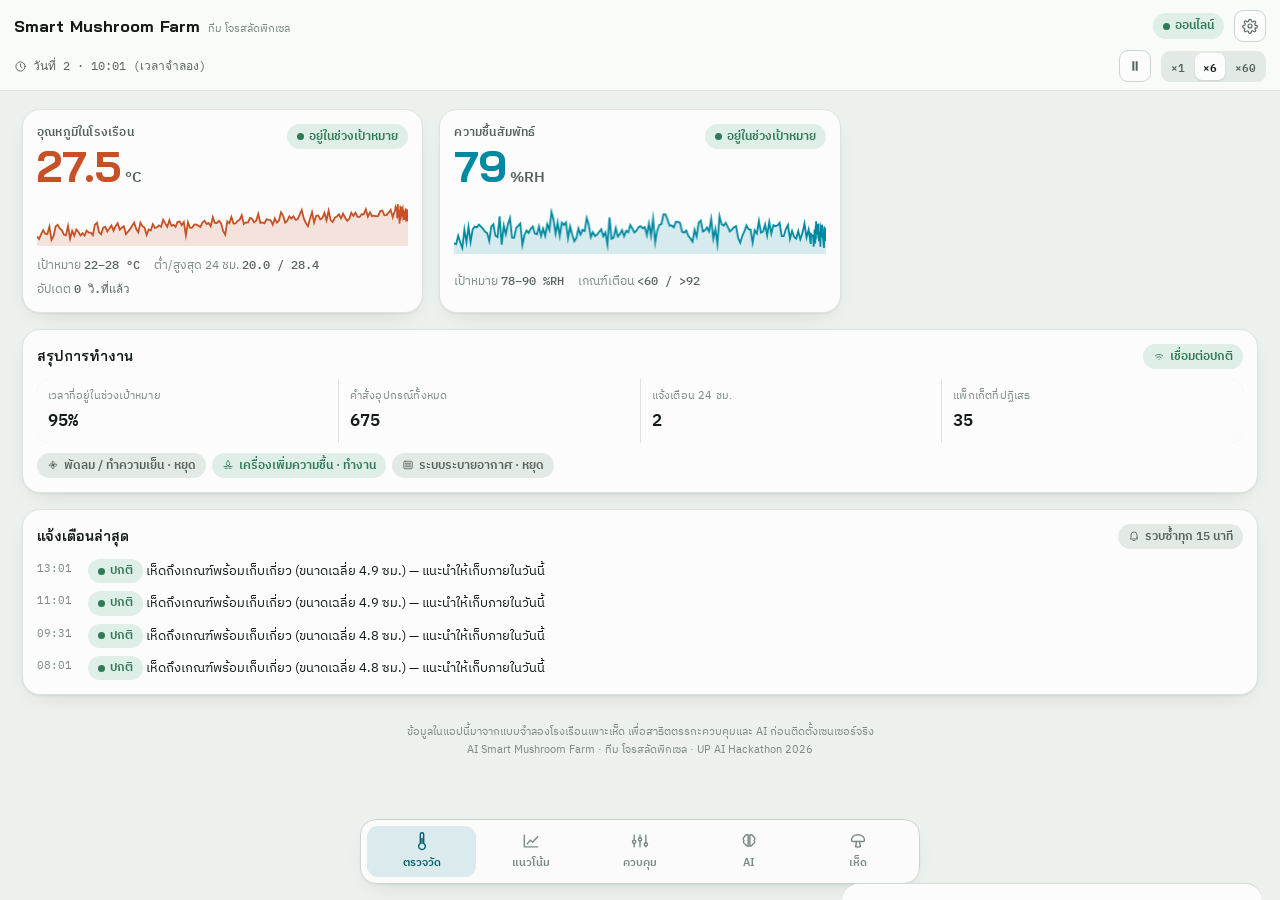
==== docs/index.html @ 7fca6c48 "เพิ่มแอปพลิเคชัน AI Smart Mushroom Farm (โหมดจำลอง) - app/src/core.js: เอนจินแบบจำลองโรงเรือน, ตรวจส" ====
<!doctype html>
<html lang="th">
<head>
<meta charset="utf-8">
<meta name="viewport" content="width=device-width, initial-scale=1, viewport-fit=cover">
<meta name="theme-color" content="#005F6B">
<meta name="description" content="แอปควบคุมโรงเพาะเห็ดอัจฉริยะด้วย AI (โหมดจำลอง) — ทีม โจรสลัดพิกเซล UP AI Hackathon 2026">
<title>Smart Mushroom Farm</title>
<link rel="preconnect" href="https://fonts.gstatic.com" crossorigin>
<link rel="stylesheet" href="https://fonts.googleapis.com/css2?family=Bai+Jamjuree:wght@500;600;700&family=IBM+Plex+Sans+Thai:wght@400;500;600&family=IBM+Plex+Mono:wght@400;500;600&display=swap">
<style>/* AI Smart Mushroom Farm — ระบบสีและเลย์เอาต์
</head>
<body>
   จานสี: ดินเพาะ/สายใยเห็ด (นิวทรัลอมเขียว) + ละอองน้ำ (เขียวน้ำทะเล) + ดอกเห็ด (ส้มดินเผา) */
:root {
  /* นิวทรัลเอียงเขียวเล็กน้อย ให้เข้ากับบรรยากาศโรงเรือน */
  --ground: #EDF1EE;
  --surface: #FBFCFB;
  --surface-2: #E3E9E5;
  --surface-3: #D7DFDA;
  --line: #CBD5CF;
  --line-soft: #DDE4DF;
  --ink: #141B17;
  --ink-2: #55635C;
  --ink-3: #7B8A82;

  --accent: #005F6B;
  --accent-ink: #FFFFFF;
  --accent-soft: #DBEBED;

  --temp: #C75126;
  --humid: #0089A0;
  --temp-fill: rgba(199, 81, 38, .14);
  --humid-fill: rgba(0, 137, 160, .14);

  --good: #2E7A56;
  --good-bg: #DFEEE6;
  --warn: #8A5B00;
  --warn-bg: #F6E9CE;
  --crit: #A32A20;
  --crit-bg: #F7E1DE;

  --band: rgba(0, 95, 107, .07);
  --grid: rgba(20, 27, 23, .09);

  --r-lg: 18px;
  --r-md: 13px;
  --r-sm: 9px;
  --shadow: 0 1px 2px rgba(20, 27, 23, .06), 0 8px 24px -14px rgba(20, 27, 23, .22);

  --font-display: "Bai Jamjuree", "Segoe UI", system-ui, sans-serif;
  --font-body: "IBM Plex Sans Thai", "Leelawadee UI", "Segoe UI", system-ui, sans-serif;
  --font-mono: "IBM Plex Mono", ui-monospace, "Cascadia Mono", monospace;
}
@media (prefers-color-scheme: dark) {
  :root:not([data-theme="light"]) {
    --ground: #0E1311;
    --surface: #161D19;
    --surface-2: #1E2721;
    --surface-3: #26312A;
    --line: #2B3630;
    --line-soft: #222C26;
    --ink: #E6EDE8;
    --ink-2: #9CAAA3;
    --ink-3: #77857D;

    --accent: #5CC2D4;
    --accent-ink: #06231F;
    --accent-soft: #14312F;

    --temp: #DB7449;
    --humid: #1FA3B8;
    --temp-fill: rgba(219, 116, 73, .17);
    --humid-fill: rgba(31, 163, 184, .17);

    --good: #5FB98D;
    --good-bg: #163024;
    --warn: #D9A63C;
    --warn-bg: #33280D;
    --crit: #F0796B;
    --crit-bg: #3A1A17;

    --band: rgba(92, 194, 212, .09);
    --grid: rgba(230, 237, 232, .10);
    --shadow: 0 1px 2px rgba(0, 0, 0, .5), 0 10px 26px -16px rgba(0, 0, 0, .8);
  }
}
:root[data-theme="dark"] {
  --ground: #0E1311; --surface: #161D19; --surface-2: #1E2721; --surface-3: #26312A;
  --line: #2B3630; --line-soft: #222C26; --ink: #E6EDE8; --ink-2: #9CAAA3; --ink-3: #77857D;
  --accent: #5CC2D4; --accent-ink: #06231F; --accent-soft: #14312F;
  --temp: #DB7449; --humid: #1FA3B8;
  --temp-fill: rgba(219, 116, 73, .17); --humid-fill: rgba(31, 163, 184, .17);
  --good: #5FB98D; --good-bg: #163024; --warn: #D9A63C; --warn-bg: #33280D;
  --crit: #F0796B; --crit-bg: #3A1A17;
  --band: rgba(92, 194, 212, .09); --grid: rgba(230, 237, 232, .10);
  --shadow: 0 1px 2px rgba(0,0,0,.5), 0 10px 26px -16px rgba(0,0,0,.8);
}

* { box-sizing: border-box; }
body {
  margin: 0;
  background: var(--ground);
  color: var(--ink);
  font-family: var(--font-body);
  font-size: 15px;
  line-height: 1.5;
  -webkit-text-size-adjust: 100%;
  -webkit-tap-highlight-color: transparent;
}
:focus-visible { outline: 2px solid var(--accent); outline-offset: 2px; border-radius: 6px; }
@media (prefers-reduced-motion: reduce) { * { animation: none !important; transition: none !important; } }

.app { min-height: 100dvh; display: flex; flex-direction: column; }

/* ───────── หัวแอป ───────── */
.top {
  position: sticky; top: 0; z-index: 20;
  background: color-mix(in srgb, var(--surface) 88%, transparent);
  backdrop-filter: blur(12px);
  border-bottom: 1px solid var(--line-soft);
  padding: 10px 14px 8px;
  display: flex; flex-direction: column; gap: 8px;
}
.top-row { display: flex; align-items: center; gap: 10px; }
.brand { display: flex; align-items: baseline; gap: 8px; min-width: 0; }
.brand b {
  font-family: var(--font-display); font-weight: 700; font-size: 16px;
  letter-spacing: .1px; white-space: nowrap;
}
.brand span { font-size: 11px; color: var(--ink-3); white-space: nowrap; }
@media (max-width: 439px) { .brand span { display: none; } .brand b { font-size: 15px; } }
.spacer { flex: 1; }

.pill {
  display: inline-flex; align-items: center; gap: 5px;
  padding: 3px 9px; border-radius: 999px;
  font-size: 11.5px; font-weight: 600; white-space: nowrap;
  border: 1px solid transparent;
}
.pill svg { width: 12px; height: 12px; flex: none; }
.pill.good { background: var(--good-bg); color: var(--good); }
.pill.warn { background: var(--warn-bg); color: var(--warn); }
.pill.crit { background: var(--crit-bg); color: var(--crit); }
.pill.quiet { background: var(--surface-2); color: var(--ink-2); }
.dot { width: 7px; height: 7px; border-radius: 50%; background: currentColor; flex: none; }
.dot.live { animation: beat 2.4s ease-in-out infinite; }
@keyframes beat { 0%,100% { opacity: 1 } 50% { opacity: .35 } }

.clock {
  font-family: var(--font-mono); font-size: 12px; font-variant-numeric: tabular-nums;
  color: var(--ink-2); display: flex; align-items: center; gap: 6px; white-space: nowrap;
}
.clock svg { width: 13px; height: 13px; flex: none; }
.iconbtn {
  appearance: none; border: 1px solid var(--line); background: var(--surface);
  color: var(--ink-2); width: 32px; height: 32px; border-radius: 9px;
  display: grid; place-items: center; cursor: pointer; flex: none;
}
.iconbtn svg { width: 16px; height: 16px; }
.iconbtn:hover { border-color: var(--accent); color: var(--accent); }
.iconbtn[aria-pressed="true"] { background: var(--accent); border-color: var(--accent); color: var(--accent-ink); }

.seg { display: flex; background: var(--surface-2); border-radius: 9px; padding: 2px; gap: 2px; }
.seg button {
  appearance: none; border: 0; background: transparent; color: var(--ink-2);
  font-family: var(--font-mono); font-size: 11px; font-weight: 600;
  padding: 4px 8px; border-radius: 7px; cursor: pointer;
}
.seg button[aria-pressed="true"] { background: var(--surface); color: var(--ink); box-shadow: 0 1px 2px rgba(0,0,0,.12); }

/* ───────── เนื้อหา ───────── */
main { flex: 1; padding: 14px 14px 92px; display: grid; gap: 12px; align-content: start; }
@media (min-width: 760px) {
  main { grid-template-columns: repeat(2, minmax(0, 1fr)); padding: 18px 22px 100px; gap: 16px; }
  .wide { grid-column: 1 / -1; }
}
@media (min-width: 1180px) {
  main { grid-template-columns: repeat(3, minmax(0, 1fr)); max-width: 1500px; margin: 0 auto; width: 100%; }
}

.card {
  background: var(--surface); border: 1px solid var(--line-soft);
  border-radius: var(--r-lg); padding: 14px; box-shadow: var(--shadow);
  min-width: 0;
}
.card > h2 {
  margin: 0 0 2px; font-family: var(--font-display); font-weight: 600;
  font-size: 14px; letter-spacing: .1px; text-wrap: balance;
}
.card > h2 + .sub { margin: 0 0 10px; }
.sub { font-size: 11.5px; color: var(--ink-3); margin: 0 0 8px; }
.head { display: flex; align-items: center; gap: 8px; margin-bottom: 10px; }
.head h2 { margin: 0; flex: 1; font-family: var(--font-display); font-weight: 600; font-size: 14px; }

/* ป้ายบอกเหตุ */
.banner {
  border-radius: var(--r-md); padding: 11px 13px; display: flex; gap: 10px;
  align-items: flex-start; font-size: 13px; line-height: 1.45;
}
.banner svg { width: 17px; height: 17px; flex: none; margin-top: 1px; }
.banner.crit { background: var(--crit-bg); color: var(--crit); }
.banner.warn { background: var(--warn-bg); color: var(--warn); }
.banner b { display: block; font-size: 13px; }
.banner .btn { margin-top: 8px; }

/* ค่าหลัก */
.hero { display: grid; gap: 10px; }
.hero-top { display: flex; align-items: flex-start; gap: 10px; }
.hero-label { font-size: 12px; color: var(--ink-2); font-weight: 600; letter-spacing: .2px; }
.readout { display: flex; align-items: baseline; gap: 4px; margin-top: 2px; }
.readout .v {
  font-family: var(--font-display); font-weight: 700; font-size: 44px; line-height: 1;
  font-variant-numeric: tabular-nums; letter-spacing: -.5px;
}
.readout .u { font-size: 15px; color: var(--ink-2); font-weight: 600; }
.hero.temp .readout .v { color: var(--temp); }
.hero.humid .readout .v { color: var(--humid); }
.meta { display: flex; flex-wrap: wrap; gap: 6px 14px; font-size: 11.5px; color: var(--ink-3); }
.meta b { color: var(--ink-2); font-family: var(--font-mono); font-weight: 500; font-variant-numeric: tabular-nums; }
.spark { width: 100%; height: 46px; display: block; }

/* ตัวเลขสรุป */
.kpis { display: grid; grid-template-columns: repeat(2, 1fr); gap: 1px; background: var(--line-soft); border-radius: var(--r-md); overflow: hidden; }
@media (min-width: 480px) { .kpis { grid-template-columns: repeat(4, 1fr); } }
.kpi { background: var(--surface); padding: 10px 11px; }
.kpi .k { font-size: 10.5px; color: var(--ink-3); letter-spacing: .2px; }
.kpi .n { font-family: var(--font-mono); font-size: 17px; font-weight: 600; font-variant-numeric: tabular-nums; margin-top: 2px; }

/* กราฟ */
.chart-wrap { position: relative; }
canvas.chart { width: 100%; height: 190px; display: block; touch-action: pan-y; }
.legend { display: flex; flex-wrap: wrap; gap: 12px; font-size: 11.5px; color: var(--ink-2); margin-top: 8px; }
.legend i { width: 14px; height: 3px; border-radius: 2px; display: inline-block; vertical-align: middle; margin-right: 5px; }
.legend i.dash { background: repeating-linear-gradient(90deg, currentColor 0 4px, transparent 4px 7px); height: 3px; }
.tip {
  position: absolute; pointer-events: none; opacity: 0; transition: opacity .12s;
  background: var(--surface); border: 1px solid var(--line); border-radius: 10px;
  padding: 7px 9px; font-size: 11.5px; box-shadow: var(--shadow); z-index: 5; min-width: 118px;
}
.tip.on { opacity: 1; }
.tip .tt { color: var(--ink-3); font-family: var(--font-mono); font-size: 10.5px; }
.tip .tr { display: flex; justify-content: space-between; gap: 12px; font-variant-numeric: tabular-nums; }
.tip .tr b { font-family: var(--font-mono); font-weight: 600; }

table.data { width: 100%; border-collapse: collapse; font-size: 12px; }
table.data th, table.data td { text-align: right; padding: 5px 7px; border-bottom: 1px solid var(--line-soft); font-variant-numeric: tabular-nums; }
table.data th:first-child, table.data td:first-child { text-align: left; font-family: var(--font-mono); color: var(--ink-3); }
table.data th { color: var(--ink-3); font-weight: 600; font-size: 11px; }
.scroll-x { overflow-x: auto; }
.tblbox { max-height: 240px; overflow: auto; border: 1px solid var(--line-soft); border-radius: var(--r-md); }

/* อุปกรณ์ */
.dev { border: 1px solid var(--line-soft); border-radius: var(--r-md); padding: 11px; display: grid; gap: 9px; background: var(--surface); }
.dev + .dev { margin-top: 9px; }
.dev-top { display: flex; align-items: center; gap: 9px; }
.dev-ico { width: 34px; height: 34px; border-radius: 10px; display: grid; place-items: center; background: var(--surface-2); color: var(--ink-2); flex: none; }
.dev-ico svg { width: 18px; height: 18px; }
.dev-ico.on { background: var(--accent-soft); color: var(--accent); }
.dev-ico.on svg { animation: spin 2.6s linear infinite; }
.dev-ico.on.nospin svg { animation: none; }
@keyframes spin { to { transform: rotate(360deg); } }
.dev-name { font-weight: 600; font-size: 13.5px; }
.dev-note { font-size: 11px; color: var(--ink-3); font-family: var(--font-mono); }
.row { display: flex; align-items: center; gap: 8px; flex-wrap: wrap; }
.btn {
  appearance: none; cursor: pointer; font-family: var(--font-body); font-weight: 600; font-size: 12.5px;
  padding: 7px 13px; border-radius: 9px; border: 1px solid var(--line); background: var(--surface); color: var(--ink);
}
.btn:hover:not(:disabled) { border-color: var(--accent); color: var(--accent); }
.btn.primary { background: var(--accent); border-color: var(--accent); color: var(--accent-ink); }
.btn.primary:hover { filter: brightness(1.08); color: var(--accent-ink); }
.btn.ghost { border-style: dashed; color: var(--ink-2); }
.btn:disabled { opacity: .45; cursor: not-allowed; }
.btn.sm { padding: 5px 10px; font-size: 11.5px; }

/* แถบความเชื่อมั่น */
.conf { display: grid; gap: 4px; }
.conf-bar { height: 7px; border-radius: 99px; background: var(--surface-2); overflow: hidden; }
.conf-bar i { display: block; height: 100%; border-radius: 99px; background: var(--accent); }
.conf-bar i.low { background: var(--warn); }
.conf-note { font-size: 11px; color: var(--ink-3); }
.gate { font-family: var(--font-mono); font-size: 10.5px; }

.list { display: grid; gap: 8px; }
.item { display: flex; gap: 9px; align-items: flex-start; font-size: 12.5px; line-height: 1.42; }
.item .when { font-family: var(--font-mono); font-size: 10.5px; color: var(--ink-3); flex: none; width: 42px; padding-top: 2px; }
.item .txt { min-width: 0; }
.chipline { display: flex; gap: 6px; flex-wrap: wrap; }
.empty { font-size: 12px; color: var(--ink-3); font-style: italic; padding: 6px 0; }

/* ฟอร์ม */
.field { display: grid; gap: 4px; }
.field label { font-size: 11.5px; color: var(--ink-2); font-weight: 600; }
.field input[type="number"], .field select {
  font-family: var(--font-mono); font-size: 13px; padding: 7px 9px; border-radius: 9px;
  border: 1px solid var(--line); background: var(--surface); color: var(--ink); width: 100%;
}
.grid2 { display: grid; grid-template-columns: 1fr 1fr; gap: 9px; }
.err { color: var(--crit); font-size: 11.5px; }
.ok { color: var(--good); font-size: 11.5px; }
.switch { display: flex; align-items: center; justify-content: space-between; gap: 10px; padding: 8px 0; border-bottom: 1px solid var(--line-soft); }
.switch:last-child { border-bottom: 0; }
.switch .st { font-size: 12.5px; font-weight: 600; }
.switch .sd { font-size: 11px; color: var(--ink-3); }
.toggle {
  appearance: none; width: 42px; height: 24px; border-radius: 99px; background: var(--surface-3);
  border: 0; position: relative; cursor: pointer; flex: none; transition: background .18s;
}
.toggle::after { content: ""; position: absolute; top: 3px; left: 3px; width: 18px; height: 18px; border-radius: 50%; background: #fff; transition: transform .18s; box-shadow: 0 1px 3px rgba(0,0,0,.3); }
.toggle[aria-checked="true"] { background: var(--accent); }
.toggle[aria-checked="true"]::after { transform: translateX(18px); }

/* ภาพเห็ด */
.viewer { position: relative; border-radius: var(--r-md); overflow: hidden; background: #0d100e; }
canvas.cvcanvas { width: 100%; display: block; aspect-ratio: 4 / 3; }
.viewer .stamp {
  position: absolute; left: 8px; bottom: 8px; font-family: var(--font-mono); font-size: 10px;
  color: #dfe7e2; background: rgba(0,0,0,.5); padding: 3px 7px; border-radius: 6px; letter-spacing: .2px;
}
.mgrid { display: grid; grid-template-columns: repeat(2, 1fr); gap: 1px; background: var(--line-soft); border-radius: var(--r-md); overflow: hidden; margin-top: 10px; }
@media (min-width: 520px) { .mgrid { grid-template-columns: repeat(3, 1fr); } }
.mgrid > div { background: var(--surface); padding: 9px 10px; }
.mgrid .k { font-size: 10.5px; color: var(--ink-3); }
.mgrid .n { font-family: var(--font-mono); font-size: 15px; font-weight: 600; font-variant-numeric: tabular-nums; }

/* แถบเมนูล่าง */
nav.tabs {
  position: fixed; bottom: 0; left: 0; right: 0; z-index: 30;
  display: grid; grid-template-columns: repeat(5, 1fr);
  background: color-mix(in srgb, var(--surface) 92%, transparent);
  backdrop-filter: blur(14px);
  border-top: 1px solid var(--line);
  padding: 6px 6px calc(6px + env(safe-area-inset-bottom));
}
nav.tabs button {
  appearance: none; border: 0; background: transparent; color: var(--ink-3);
  display: grid; justify-items: center; gap: 3px; padding: 5px 2px; border-radius: 11px;
  font-size: 10.5px; font-weight: 600; cursor: pointer; font-family: var(--font-body);
}
nav.tabs button svg { width: 20px; height: 20px; }
nav.tabs button[aria-current="page"] { color: var(--accent); background: var(--accent-soft); }
@media (min-width: 760px) {
  nav.tabs {
    left: 50%; right: auto; transform: translateX(-50%);
    width: min(560px, calc(100% - 36px));
    bottom: 16px; border-radius: 16px; border: 1px solid var(--line);
    box-shadow: var(--shadow); padding: 6px;
  }
}
nav.tabs .badge {
  position: absolute; transform: translate(14px, -4px);
  background: var(--crit); color: #fff; font-family: var(--font-mono);
  font-size: 9px; min-width: 15px; height: 15px; border-radius: 99px; display: grid; place-items: center; padding: 0 3px;
}

/* แผ่นตั้งค่า */
.sheet-bg { position: fixed; inset: 0; background: rgba(8,12,10,.45); z-index: 40; opacity: 0; pointer-events: none; transition: opacity .2s; }
.sheet-bg.on { opacity: 1; pointer-events: auto; }
.sheet {
  position: fixed; z-index: 41; left: 0; right: 0; bottom: 0;
  max-height: 88dvh; overflow: auto;
  background: var(--surface); border-radius: 20px 20px 0 0;
  border-top: 1px solid var(--line); padding: 14px 16px calc(20px + env(safe-area-inset-bottom));
  transform: translateY(102%); transition: transform .24s cubic-bezier(.3,.8,.3,1);
  display: grid; gap: 14px;
}
.sheet.on { transform: translateY(0); }
@media (min-width: 760px) {
  .sheet { left: auto; right: 18px; bottom: 18px; width: 420px; border-radius: 18px; max-height: 82dvh; }
}
.sheet h3 { margin: 0; font-family: var(--font-display); font-size: 15px; font-weight: 700; }
.sheet .grab { width: 40px; height: 4px; border-radius: 99px; background: var(--surface-3); margin: 0 auto 2px; }
.sec-title { font-size: 11px; font-weight: 700; letter-spacing: .6px; text-transform: uppercase; color: var(--ink-3); }
.note { font-size: 11.5px; color: var(--ink-3); line-height: 1.5; }
.footer-note { grid-column: 1 / -1; font-size: 11px; color: var(--ink-3); text-align: center; padding: 2px 0 4px; line-height: 1.6; }
</style>

<div class="app">
  <header class="top" id="top"></header>
  <main id="main"></main>
  <nav class="tabs" id="tabs" aria-label="เมนูหลัก"></nav>
</div>
<div class="sheet-bg" id="sheetbg"></div>
<div class="sheet" id="sheet" role="dialog" aria-label="ตั้งค่า"></div>
<div id="toast" style="position:fixed;left:50%;transform:translateX(-50%);bottom:calc(78px + env(safe-area-inset-bottom));z-index:60;background:var(--surface);border:1px solid var(--good);color:var(--ink);padding:9px 14px;border-radius:11px;font-size:12.5px;box-shadow:var(--shadow);opacity:0;transition:opacity .2s;pointer-events:none;max-width:88vw;text-align:center"></div>

<script>/*!
 * AI Smart Mushroom Farm — core engine (simulation + safety + AI)
 * ทีม โจรสลัดพิกเซล · UP AI Hackathon 2026
 *
 * โมดูลนี้ไม่มีการอ้างถึง DOM ทำให้ทดสอบด้วย Node ได้โดยตรง
 */
(function (root, factory) {
  var api = factory();
  if (typeof module === 'object' && module.exports) module.exports = api;
  root.SmartFarmCore = api;
})(typeof globalThis !== 'undefined' ? globalThis : this, function () {
  'use strict';

  // ───────────────────────── ค่าคงที่ตาม SPEC ─────────────────────────
  var C = {
    READ_INTERVAL: 10,        // วินาที (SENS-01)
    VALID: { tMin: -10, tMax: 60, hMin: 0, hMax: 100 },   // SENS-02
    ROC: { t: 2.0, h: 10.0 }, // การเปลี่ยนแปลงสูงสุดต่อ 1 ช่วงอ่านค่า
    ACK_TIMEOUT: 5,           // CTRL-01
    MAX_RETRY: 3,
    CMD_GAP: 30,              // CTRL-04: 1 คำสั่ง/30 วินาที ต่ออุปกรณ์
    MANUAL_LOCK: 900,         // CTRL-03: 15 นาที
    ALERT_COOLDOWN: 900,      // ALRT-02: 15 นาที
    STALE: 300,               // FAIL-02: 5 นาที
    CONF_GATE: 0.6,           // AIAN-03
    CV_INTERVAL: 1800,        // CV-01: 30 นาที
    RAW_KEEP: 1080,           // ~3 ชม. ที่ 10 วินาที
    AGG_BUCKET: 300,          // ค่าเฉลี่ยราย 5 นาที
    AGG_KEEP: 576,            // ~48 ชม.
    SAFE: { fan: false, humidifier: false, vent: true } // FAIL-03 (ระบายอากาศ fail-open)
  };

  var DEVICES = [
    { id: 'fan',         name: 'พัดลม / ทำความเย็น', icon: 'fan' },
    { id: 'humidifier',  name: 'เครื่องเพิ่มความชื้น', icon: 'mist' },
    { id: 'vent',        name: 'ระบบระบายอากาศ',     icon: 'vent' }
  ];

  // ───────────────────────── สุ่มแบบกำหนด seed ได้ ─────────────────────────
  function mulberry32(a) {
    return function () {
      a |= 0; a = (a + 0x6D2B79F5) | 0;
      var t = Math.imul(a ^ (a >>> 15), 1 | a);
      t = (t + Math.imul(t ^ (t >>> 7), 61 | t)) ^ t;
      return ((t ^ (t >>> 14)) >>> 0) / 4294967296;
    };
  }
  function gauss(rnd) {
    var u = 1 - rnd(), v = rnd();
    return Math.sqrt(-2 * Math.log(u)) * Math.cos(2 * Math.PI * v);
  }

  // ───────────────────────── สร้างสถานะเริ่มต้น ─────────────────────────
  function createState(opts) {
    opts = opts || {};
    var startClock = opts.clock != null ? opts.clock : 8 * 3600; // เริ่ม 08:00 ของวันจำลอง
    var s = {
      version: 3,
      clock: startClock,          // วินาทีในโลกจำลอง
      day: 1,
      seed: opts.seed != null ? opts.seed : 20260827,
      speed: 6,
      running: true,

      // สภาพจริงในโรงเรือน (ผู้ใช้ไม่เห็นตรง ๆ — เห็นผ่านเซนเซอร์)
      truth: { temp: 25.4, humid: 84.0 },

      // ค่าที่อ่านได้จากเซนเซอร์
      reading: { temp: 25.4, humid: 84.0, at: startClock, valid: true, flags: [] },
      sensor: { lastSeen: startClock, rejected: 0, accepted: 0, flagged: 0 },

      targets:    { tMin: 22, tMax: 28, hMin: 78, hMax: 90 },   // CTRL-06
      thresholds: { tLo: 15, tHi: 32, hLo: 60, hHi: 92 },       // ALRT-01

      devices: {},
      arbitration: [],
      commandLog: [],
      alerts: [],
      alertCooldown: {},

      safeState: { active: false, since: null, reason: '', ackRequired: false },

      ai: {
        online: true,
        pattern: [],
        forecast: null,
        recommendation: null,
        autoApply: false,
        lastRun: -1,
        accuracy: { n: 0, sumAbs: 0, mae: null },
        pending: []   // คู่ (เวลาที่พยากรณ์ถึง, ค่าที่พยากรณ์) เพื่อวัด MAE จริง
      },

      cv: {
        lastCapture: null, nextCapture: startClock + 60, cycles: 0, skipped: 0,
        metrics: null, detections: [], quality: null, history: []
      },
      growth: { goodSeconds: 0, biomass: 0.6, flush: 1 },

      role: 'operator',   // operator | admin | viewer  (SEC-02)
      scenario: { heatwave: false, sensorFail: false, actuatorFail: '', cameraFail: false, aiFail: false, doorOpen: false },

      raw: [],   // { t, temp, humid, flag }
      agg: [],   // { t, tAvg, tMin, tMax, hAvg, hMin, hMax, n }
      _aggBucket: null,
      stats: { commands: 0, acks: 0, timeouts: 0, autoApplied: 0, overrides: 0 }
    };
    DEVICES.forEach(function (d) {
      s.devices[d.id] = {
        id: d.id, on: false, desired: false, pending: false,
        retries: 0, ackDeadline: null, lastCommandAt: -1e9,
        unresponsive: false, ackRequired: false,
        manualUntil: 0, manualBy: null, source: 'auto', runSeconds: 0
      };
    });
    s._rnd = mulberry32(s.seed);
    return s;
  }

  function rehydrate(s) {
    if (!s || s.version !== 3) return null;
    s._rnd = mulberry32((s.seed || 1) + Math.floor(s.clock));
    return s;
  }

  // ───────────────────────── แบบจำลองทางกายภาพ ─────────────────────────
  function ambient(s) {
    // อุณหภูมิภายนอกแบบวัฏจักรรายวัน (พะเยา ~20–33 °C) ต่ำสุดตี 5 สูงสุดบ่าย 2
    var hr = (s.clock % 86400) / 3600;
    var base = 26.2 + 6.4 * Math.sin((2 * Math.PI * (hr - 8.5)) / 24);
    if (s.scenario.heatwave) base += 8;
    var rh = 68 - 14 * Math.sin((2 * Math.PI * (hr - 8.5)) / 24);
    return { temp: base, humid: Math.max(30, Math.min(95, rh)) };
  }

  function physics(s, dt) {
    var out = ambient(s);
    var t = s.truth.temp, h = s.truth.humid;

    // การรั่วไหลความร้อน/ความชื้นกับภายนอก (เปิดประตู/ระบายอากาศ = คูปปลิ้งแรงขึ้น)
    var tau = 2400;
    if (s.devices.vent.on) tau = 700;
    if (s.scenario.doorOpen) tau = 260;
    t += (out.temp - t) * (dt / tau);
    h += (out.humid - h) * (dt / (tau * 1.7));

    // ความร้อนจากการหายใจของก้อนเชื้อ + ความชื้นที่คายออก
    t += 0.00016 * dt;
    h += 0.00090 * dt;

    if (s.devices.fan.on)        { t -= 0.00240 * dt; h -= 0.00060 * dt; }
    if (s.devices.humidifier.on) { h += 0.00780 * dt; t -= 0.00030 * dt; }
    if (s.devices.vent.on)       { h -= 0.00230 * dt; }

    s.truth.temp = Math.max(-5, Math.min(55, t));
    s.truth.humid = Math.max(5, Math.min(99.5, h));
  }

  // ───────────────────────── การอ่านค่า + ตรวจสอบ (SENS-02) ─────────────────────────
  function readSensor(s) {
    if (s.scenario.sensorFail) return null;          // อุปกรณ์ขาดการเชื่อมต่อ
    var r = s._rnd;
    // ±0.3 °C / ±2 %RH ตามสเปก SHT31-D
    var temp = s.truth.temp + gauss(r) * 0.12;
    var humid = s.truth.humid + gauss(r) * 0.55;
    // 0.4% ของแพ็กเก็ตเป็นข้อมูลปลอม/ผิดพลาด เพื่อสาธิตการตรวจจับ (SEC-03)
    var spoofed = r() < 0.004;
    if (spoofed) { temp = 99.9 * (r() > 0.5 ? 1 : -1); }
    return { temp: temp, humid: humid, spoofed: spoofed };
  }

  function validate(s, pkt) {
    var flags = [];
    if (pkt.spoofed) flags.push('signature');
    if (pkt.temp < C.VALID.tMin || pkt.temp > C.VALID.tMax) flags.push('range-temp');
    if (pkt.humid < C.VALID.hMin || pkt.humid > C.VALID.hMax) flags.push('range-humid');
    var prev = s.reading;
    if (prev && prev.valid) {
      if (Math.abs(pkt.temp - prev.temp) > C.ROC.t) flags.push('roc-temp');
      if (Math.abs(pkt.humid - prev.humid) > C.ROC.h) flags.push('roc-humid');
    }
    return flags;
  }

  function pushHistory(s, rec) {
    s.raw.push(rec);
    if (s.raw.length > C.RAW_KEEP) s.raw.splice(0, s.raw.length - C.RAW_KEEP);
    var key = Math.floor(rec.t / C.AGG_BUCKET);
    var b = s._aggBucket;
    if (!b || b.key !== key) {
      if (b) {
        s.agg.push({ t: b.key * C.AGG_BUCKET, n: b.n,
          tAvg: b.tS / b.n, tMin: b.tMin, tMax: b.tMax,
          hAvg: b.hS / b.n, hMin: b.hMin, hMax: b.hMax });
        if (s.agg.length > C.AGG_KEEP) s.agg.splice(0, s.agg.length - C.AGG_KEEP);
      }
      b = s._aggBucket = { key: key, n: 0, tS: 0, hS: 0, tMin: 99, tMax: -99, hMin: 200, hMax: -200 };
    }
    b.n++; b.tS += rec.temp; b.hS += rec.humid;
    b.tMin = Math.min(b.tMin, rec.temp); b.tMax = Math.max(b.tMax, rec.temp);
    b.hMin = Math.min(b.hMin, rec.humid); b.hMax = Math.max(b.hMax, rec.humid);
  }

  function connection(s) {
    var age = s.clock - s.sensor.lastSeen;
    if (age <= 30) return 'online';
    if (age <= C.STALE) return 'stale';
    return 'offline';
  }

  // ───────────────────────── บริการส่งคำสั่งอุปกรณ์ ─────────────────────────
  // ทุกคำสั่ง (จากคน / กฎ / AI) ผ่านฟังก์ชันนี้เท่านั้น
  function sendCommand(s, id, on, source, opts) {
    opts = opts || {};
    var d = s.devices[id];
    if (!d) return { ok: false, reason: 'ไม่พบอุปกรณ์' };

    if (source === 'manual' && s.role === 'viewer')
      return { ok: false, reason: 'บัญชีนี้ดูข้อมูลได้อย่างเดียว (SEC-02)' };

    if (d.unresponsive && !opts.force)
      return { ok: false, reason: 'อุปกรณ์ไม่ตอบสนอง — ต้องกดรับทราบก่อน' };

    if (source !== 'manual' && d.manualUntil > s.clock)
      return { ok: false, reason: 'อยู่ในช่วงคำสั่งด้วยมือมีสิทธิ์เหนือกว่า' };

    if (source !== 'manual' && !opts.force && connection(s) === 'offline')
      return { ok: false, reason: 'ข้อมูลเซนเซอร์ค้าง — หยุดสั่งงานอัตโนมัติ' };

    if (d.on === on && !d.pending) return { ok: false, reason: 'อยู่ในสถานะที่ต้องการแล้ว', noop: true };

    if (!opts.force && s.clock - d.lastCommandAt < C.CMD_GAP)
      return { ok: false, reason: 'จำกัดความถี่คำสั่ง (1 ครั้ง/30 วินาที)', rateLimited: true };

    d.desired = on; d.pending = true; d.retries = 0;
    d.ackDeadline = s.clock + C.ACK_TIMEOUT;
    d.lastCommandAt = s.clock; d.source = source;
    if (source === 'manual') {
      d.manualUntil = s.clock + C.MANUAL_LOCK; d.manualBy = s.role;
      s.stats.overrides++;
    }
    s.stats.commands++;
    log(s, { t: s.clock, device: id, on: on, source: source, event: 'sent' });
    return { ok: true };
  }

  function log(s, entry) {
    s.commandLog.unshift(entry);
    if (s.commandLog.length > 120) s.commandLog.pop();
  }

  function updateDevices(s, dt) {
    DEVICES.forEach(function (dd) {
      var d = s.devices[dd.id];
      if (d.on) d.runSeconds += dt;
      if (!d.pending) return;
      var failing = s.scenario.actuatorFail === d.id;
      if (!failing) {                       // ตอบรับภายใน 5 วินาที
        d.on = d.desired; d.pending = false; d.ackDeadline = null; d.retries = 0;
        s.stats.acks++;
        log(s, { t: s.clock, device: d.id, on: d.on, source: d.source, event: 'ack' });
        return;
      }
      if (s.clock >= d.ackDeadline) {
        d.retries++;
        s.stats.timeouts++;
        if (d.retries >= C.MAX_RETRY) {     // FAIL-03
          d.pending = false; d.unresponsive = true; d.ackRequired = true;
          d.on = C.SAFE[d.id];
          log(s, { t: s.clock, device: d.id, on: d.on, source: 'safe-state', event: 'unresponsive' });
          raiseAlert(s, 'actuator-' + d.id, 'critical',
            dd.name + ' ไม่ตอบรับคำสั่งหลังลองซ้ำ 3 ครั้ง → เข้าสถานะปลอดภัย (' + (C.SAFE[d.id] ? 'เปิด' : 'ปิด') + ')');
          enterSafeState(s, dd.name + ' ไม่ตอบสนอง');
        } else {
          d.ackDeadline = s.clock + C.ACK_TIMEOUT;
          log(s, { t: s.clock, device: d.id, on: d.desired, source: d.source, event: 'retry-' + d.retries });
        }
      }
    });
  }

  function acknowledgeDevice(s, id) {
    var d = s.devices[id];
    if (!d) return { ok: false };
    d.unresponsive = false; d.ackRequired = false; d.retries = 0;
    d.lastCommandAt = -1e9;
    var any = DEVICES.some(function (x) { return s.devices[x.id].ackRequired; });
    if (!any && s.safeState.active && !isStale(s)) clearSafeState(s);
    log(s, { t: s.clock, device: id, source: 'operator', event: 'acknowledged' });
    return { ok: true };
  }

  function releaseManual(s, id) {
    var d = s.devices[id];
    if (d) { d.manualUntil = 0; d.manualBy = null; }
    return { ok: true };
  }

  // ───────────────────────── สถานะปลอดภัย (FAIL-02 / FAIL-03) ─────────────────────────
  function isStale(s) { return s.clock - s.sensor.lastSeen > C.STALE; }

  function enterSafeState(s, reason) {
    if (s.safeState.active) return;
    s.safeState = { active: true, since: s.clock, reason: reason, ackRequired: true };
    DEVICES.forEach(function (dd) {
      var d = s.devices[dd.id];
      d.on = C.SAFE[dd.id]; d.desired = C.SAFE[dd.id]; d.pending = false;
    });
    log(s, { t: s.clock, device: 'ทุกอุปกรณ์', source: 'safe-state', event: 'enter', on: null });
  }

  function clearSafeState(s) {
    s.safeState = { active: false, since: null, reason: '', ackRequired: false };
    log(s, { t: s.clock, device: 'ทุกอุปกรณ์', source: 'operator', event: 'resume', on: null });
  }

  function acknowledgeSafeState(s) {
    if (isStale(s)) return { ok: false, reason: 'ข้อมูลเซนเซอร์ยังค้างอยู่' };
    DEVICES.forEach(function (dd) { s.devices[dd.id].ackRequired = false; s.devices[dd.id].unresponsive = false; });
    clearSafeState(s);
    return { ok: true };
  }

  // ───────────────────────── การแจ้งเตือน (ALRT-01/02) ─────────────────────────
  function raiseAlert(s, key, level, message) {
    var last = s.alertCooldown[key];
    if (last != null && s.clock - last < C.ALERT_COOLDOWN) return false;
    s.alertCooldown[key] = s.clock;
    s.alerts.unshift({ t: s.clock, key: key, level: level, message: message, channels: ['push', 'email'] });
    if (s.alerts.length > 60) s.alerts.pop();
    return true;
  }

  function checkAlerts(s) {
    var r = s.reading, th = s.thresholds;
    if (!r.valid) return;
    if (r.temp > th.tHi) raiseAlert(s, 'temp-high', 'critical', 'อุณหภูมิสูงผิดปกติ ' + r.temp.toFixed(1) + ' °C (เกณฑ์ ' + th.tHi + ' °C)');
    else if (r.temp < th.tLo) raiseAlert(s, 'temp-low', 'critical', 'อุณหภูมิต่ำผิดปกติ ' + r.temp.toFixed(1) + ' °C (เกณฑ์ ' + th.tLo + ' °C)');
    if (r.humid > th.hHi) raiseAlert(s, 'humid-high', 'warning', 'ความชื้นสูงผิดปกติ ' + r.humid.toFixed(0) + ' %RH — เสี่ยงเชื้อรา');
    else if (r.humid < th.hLo) raiseAlert(s, 'humid-low', 'warning', 'ความชื้นต่ำผิดปกติ ' + r.humid.toFixed(0) + ' %RH — เห็ดอาจแคระ');
    var conn = connection(s);
    if (conn === 'offline') raiseAlert(s, 'sensor-offline', 'critical', 'ไม่ได้รับข้อมูลจากเซนเซอร์เกิน 5 นาที → เข้าสถานะปลอดภัย');
    else if (conn === 'stale') raiseAlert(s, 'sensor-stale', 'warning', 'ข้อมูลเซนเซอร์ค้าง — หยุดออกคำสั่งใหม่ชั่วคราว');
  }

  // ───────────────────────── ตัวควบคุมตามกฎ (FAIL-01 พร้อมใช้เสมอ) ─────────────────────────
  function deviation(v, lo, hi) {
    if (v > hi) return (v - hi) / Math.max(0.001, hi - lo);
    if (v < lo) return (lo - v) / Math.max(0.001, hi - lo);
    return 0;
  }

  function ruleDecide(s) {
    var r = s.reading, tg = s.targets;
    var wants = {};                       // อุปกรณ์ → ต้องการเปิด/ปิด
    var dbT = 0.4, dbH = 1.5;             // ฮิสเทอรีซิสกันสั่งงานถี่

    // ระบบอุณหภูมิ
    if (r.temp > tg.tMax) wants.fan = true;
    else if (r.temp < tg.tMax - dbT) wants.fan = false;

    // ระบบความชื้น
    if (r.humid < tg.hMin) wants.humidifier = true;
    else if (r.humid > tg.hMin + dbH) wants.humidifier = false;

    // อุปกรณ์ที่ใช้ร่วมกัน: ระบายอากาศ — ทั้งสองระบบแย่งกันสั่ง (CTRL-05)
    var wantVentTemp = r.temp > tg.tMax + 1.2;
    var wantVentHumid = r.humid > tg.hMax;
    var devT = deviation(r.temp, tg.tMin, tg.tMax);
    var devH = deviation(r.humid, tg.hMin, tg.hMax);
    if (wantVentTemp || wantVentHumid) {
      var winner = devT >= devH ? 'temperature' : 'humidity';
      // ถ้าความชื้นต่ำกว่าเป้าและระบบความชื้นชนะ ต้องไม่เปิดระบายอากาศ
      wants.vent = winner === 'temperature' ? true : wantVentHumid;
      pushArb(s, winner, devT, devH, wants.vent);
    } else if (r.humid < tg.hMin || r.temp < tg.tMax - dbT) {
      wants.vent = false;
    }
    return { wants: wants, devT: devT, devH: devH };
  }

  function pushArb(s, winner, devT, devH, result) {
    var last = s.arbitration[0];
    if (last && last.winner === winner && last.result === result && s.clock - last.t < 300) return;
    s.arbitration.unshift({ t: s.clock, device: 'vent', winner: winner, devT: devT, devH: devH, result: result });
    if (s.arbitration.length > 40) s.arbitration.pop();
  }

  function applyControl(s) {
    if (s.safeState.active) return;
    if (isStale(s)) return;               // FAIL-02: หยุดคำสั่งใหม่ ค้างสถานะเดิม
    var decision = ruleDecide(s);
    Object.keys(decision.wants).forEach(function (id) {
      sendCommand(s, id, decision.wants[id], s.ai.online && s.ai.autoApply ? 'ai-rule' : 'rule');
    });
    return decision;
  }

  // ───────────────────────── AI: รูปแบบ / พยากรณ์ / คำแนะนำ ─────────────────────────
  function series(s, key, n) {
    var out = [], src = s.raw;
    for (var i = Math.max(0, src.length - n); i < src.length; i++) {
      if (src[i].flag) continue;
      out.push({ t: src[i].t, v: src[i][key] });
    }
    return out;
  }

  function linreg(pts) {
    var n = pts.length; if (n < 3) return null;
    var mx = 0, my = 0;
    for (var i = 0; i < n; i++) { mx += pts[i].t; my += pts[i].v; }
    mx /= n; my /= n;
    var num = 0, den = 0, ssTot = 0;
    for (i = 0; i < n; i++) { var dx = pts[i].t - mx, dy = pts[i].v - my; num += dx * dy; den += dx * dx; ssTot += dy * dy; }
    if (den === 0) return null;
    var slope = num / den, inter = my - slope * mx, ssRes = 0;
    for (i = 0; i < n; i++) { var e = pts[i].v - (slope * pts[i].t + inter); ssRes += e * e; }
    return { slope: slope, intercept: inter, r2: ssTot ? 1 - ssRes / ssTot : 0, sd: Math.sqrt(ssRes / n), mean: my };
  }

  // Holt's linear trend (double exponential smoothing) — ตัวเลขทั้งหมดมาจากชั้นสถิติ ไม่ใช่ LLM
  function holt(pts, alpha, beta) {
    if (pts.length < 6) return null;
    var level = pts[0].v, trend = pts[1].v - pts[0].v, resid = [];
    for (var i = 1; i < pts.length; i++) {
      var f = level + trend;
      resid.push(pts[i].v - f);
      var prev = level;
      level = alpha * pts[i].v + (1 - alpha) * f;
      trend = beta * (level - prev) + (1 - beta) * trend;
    }
    var sum = 0; resid.slice(-40).forEach(function (e) { sum += e * e; });
    var sd = Math.sqrt(sum / Math.min(40, resid.length));
    return { level: level, trend: trend, sd: sd, step: (pts[pts.length - 1].t - pts[0].t) / (pts.length - 1) };
  }

  // ส่วนประกอบวัฏจักรรายวัน เรียนรู้จากค่าเฉลี่ยรายชั่วโมงย้อนหลัง
  // ต้องมีประวัติอย่างน้อย ~6 ชั่วโมง (72 บักเก็ต) จึงจะเริ่มใช้ ก่อนหน้านั้นคืน 0 (ไม่เดา)
  function diurnal(s, horizonSec, key) {
    if (s.agg.length < 72) return 0;
    var nowSlot = Math.floor((s.clock % 86400) / 3600);
    var futSlot = Math.floor(((s.clock + horizonSec) % 86400) / 3600);
    if (nowSlot === futSlot) return 0;
    var acc = {}, cnt = {};
    s.agg.forEach(function (a) {
      var sl = Math.floor((a.t % 86400) / 3600);
      var v = key === 'temp' ? a.tAvg : a.hAvg;
      acc[sl] = (acc[sl] || 0) + v; cnt[sl] = (cnt[sl] || 0) + 1;
    });
    if (!cnt[nowSlot] || !cnt[futSlot] || cnt[nowSlot] < 3 || cnt[futSlot] < 3) return 0;
    var d = (acc[futSlot] / cnt[futSlot]) - (acc[nowSlot] / cnt[nowSlot]);
    return Math.max(-9, Math.min(9, d));
  }
  function dampedSteps(k, phi) {
    if (k <= 0) return 0;
    return (phi * (1 - Math.pow(phi, k))) / (1 - phi);
  }

  function detectPatterns(s) {
    var out = [];
    var pts = series(s, 'temp', 180);           // 30 นาทีที่ 10 วินาที
    var reg = linreg(pts);
    if (reg) {
      var perHour = reg.slope * 3600;
      if (Math.abs(perHour) > 0.8 && reg.r2 > 0.45) {
        out.push({ kind: 'trend', metric: 'temp', dir: perHour > 0 ? 'up' : 'down',
          rate: perHour, confidence: Math.min(0.97, 0.5 + reg.r2 / 2),
          label: 'อุณหภูมิมีแนวโน้ม' + (perHour > 0 ? 'เพิ่มขึ้น ' : 'ลดลง ') + Math.abs(perHour).toFixed(1) + ' °C/ชม.' });
      }
      // การแกว่ง: นับการกลับทิศ + แอมพลิจูด
      var flips = 0, prevDir = 0, mn = 99, mx = -99;
      for (var i = 1; i < pts.length; i++) {
        var dir = Math.sign(pts[i].v - pts[i - 1].v);
        if (dir !== 0 && prevDir !== 0 && dir !== prevDir) flips++;
        if (dir !== 0) prevDir = dir;
        mn = Math.min(mn, pts[i].v); mx = Math.max(mx, pts[i].v);
      }
      if (pts.length > 60 && flips > 24 && mx - mn > 1.2) {
        out.push({ kind: 'oscillation', metric: 'temp', confidence: Math.min(0.95, 0.45 + flips / 120),
          label: 'อุณหภูมิแกว่ง ' + (mx - mn).toFixed(1) + ' °C ในครึ่งชั่วโมง — ตรวจการตั้งค่าเดดแบนด์' });
      }
    }
    var hp = series(s, 'humid', 180), hreg = linreg(hp);
    if (hreg && Math.abs(hreg.slope * 3600) > 4 && hreg.r2 > 0.5) {
      out.push({ kind: 'trend', metric: 'humid', dir: hreg.slope > 0 ? 'up' : 'down',
        rate: hreg.slope * 3600, confidence: Math.min(0.95, 0.5 + hreg.r2 / 2),
        label: 'ความชื้นมีแนวโน้ม' + (hreg.slope > 0 ? 'เพิ่มขึ้น ' : 'ลดลง ') + Math.abs(hreg.slope * 3600).toFixed(0) + ' %RH/ชม.' });
    }
    // ความผิดปกติเทียบวัฏจักรรายวัน
    if (s.agg.length >= 24 && reg) {
      var slot = Math.floor(((s.clock % 86400) / 3600) * 2), sum = 0, n = 0, sq = 0;
      s.agg.forEach(function (a) {
        if (Math.floor(((a.t % 86400) / 3600) * 2) === slot) { sum += a.tAvg; n++; sq += a.tAvg * a.tAvg; }
      });
      if (n >= 4) {
        var mean = sum / n, sd = Math.sqrt(Math.max(0.01, sq / n - mean * mean));
        var z = (s.reading.temp - mean) / sd;
        if (Math.abs(z) > 2.2) out.push({ kind: 'daily-anomaly', metric: 'temp', confidence: Math.min(0.95, Math.abs(z) / 4),
          label: 'อุณหภูมิต่างจากช่วงเวลาเดียวกันของวันก่อน ' + (z > 0 ? '+' : '') + (s.reading.temp - mean).toFixed(1) + ' °C' });
      }
    }
    return out;
  }

  function makeForecast(s) {
    var PHI = 0.99;                       // แนวโน้มแบบหน่วง กันการคาดการณ์เกินจริงในระยะยาว
    var pts = series(s, 'temp', 240);
    var h = holt(pts, 0.28, 0.06);
    if (!h) return null;
    // ความไม่แน่นอนอ้างอิงจากความคลาดเคลื่อนที่ "วัดได้จริง" เมื่อมีข้อมูลพอ
    var sigT = Math.max(0.45, s.ai.accuracy.mae ? s.ai.accuracy.mae * 1.25 : h.sd * 6);
    function at(sec) {
      var k = sec / Math.max(1, h.step);
      var v = h.level + h.trend * dampedSteps(k, PHI) + diurnal(s, sec, 'temp');
      var band = sigT * Math.sqrt(Math.max(0.2, sec / 3600));
      return { value: v, lo: v - band, hi: v + band, band: band };
    }
    var f1 = at(3600), f6 = at(21600);
    var curve = [];
    for (var i = 1; i <= 12; i++) {
      var sec = (21600 * i) / 12, a = at(sec);
      curve.push({ t: s.clock + sec, v: a.value, lo: a.lo, hi: a.hi });
    }
    var hp = series(s, 'humid', 240), hh = holt(hp, 0.28, 0.06);
    var fh1 = null, hcurve = [];
    if (hh) {
      var sigH = Math.max(1.6, hh.sd * 6);
      var hAt = function (sec) {
        var kk = sec / Math.max(1, hh.step);
        var vv = hh.level + hh.trend * dampedSteps(kk, PHI) + diurnal(s, sec, 'humid');
        vv = Math.max(0, Math.min(100, vv));
        var bb = sigH * Math.sqrt(Math.max(0.2, sec / 3600));
        return { value: vv, lo: Math.max(0, vv - bb), hi: Math.min(100, vv + bb), band: bb };
      };
      var h1 = hAt(3600);
      fh1 = { value: h1.value, lo: h1.lo, hi: h1.hi, band: h1.band };
      for (var j = 1; j <= 6; j++) {
        var s2 = (3600 * j) / 6, b2 = hAt(s2);
        hcurve.push({ t: s.clock + s2, v: b2.value, lo: b2.lo, hi: b2.hi });
      }
    }
    // บันทึกไว้วัดความคลาดเคลื่อนจริงเมื่อถึงเวลา
    s.ai.pending.push({ due: s.clock + 3600, predicted: f1.value });
    if (s.ai.pending.length > 400) s.ai.pending.shift();
    return { at: s.clock, temp1h: f1, temp6h: f6, humid1h: fh1, curve: curve, humidCurve: hcurve,
      sd: h.sd, diurnalReady: s.agg.length >= 72,
      trendPerHour: h.trend * dampedSteps(3600 / Math.max(1, h.step), PHI) };
  }

  function scoreForecastAccuracy(s) {
    var keep = [];
    s.ai.pending.forEach(function (p) {
      if (s.clock >= p.due) {
        s.ai.accuracy.n++;
        s.ai.accuracy.sumAbs += Math.abs(s.reading.temp - p.predicted);
        s.ai.accuracy.mae = s.ai.accuracy.sumAbs / s.ai.accuracy.n;
      } else keep.push(p);
    });
    s.ai.pending = keep;
  }

  function recommend(s) {
    var f = s.ai.forecast, tg = s.targets, r = s.reading;
    if (!f) return null;
    var cands = [];
    var willExceed = f.temp1h.value > tg.tMax + 0.3;
    var willDrop = f.temp1h.value < tg.tMin - 0.3;
    // ความเชื่อมั่น: ยิ่งช่วงความเชื่อมั่นแคบ และยิ่งเบี่ยงเบนชัด ยิ่งมั่นใจ
    function conf(margin, band) {
      var c = 1 - Math.exp(-Math.abs(margin) / Math.max(0.35, band));
      return Math.max(0.15, Math.min(0.96, c));
    }
    if (willExceed) {
      cands.push({ device: 'fan', on: true, target: tg.tMax - 0.5,
        confidence: conf(f.temp1h.value - tg.tMax, f.temp1h.band),
        reason: 'พยากรณ์อีก 1 ชม. อุณหภูมิจะขึ้นถึง ' + f.temp1h.value.toFixed(1) + ' °C ซึ่งเกินเป้าหมาย ' + tg.tMax + ' °C — เปิดพัดลมล่วงหน้าเพื่อไม่ให้เกินเกณฑ์' });
    }
    if (willDrop) {
      cands.push({ device: 'fan', on: false, target: tg.tMin + 0.5,
        confidence: conf(tg.tMin - f.temp1h.value, f.temp1h.band),
        reason: 'พยากรณ์อีก 1 ชม. อุณหภูมิจะลดถึง ' + f.temp1h.value.toFixed(1) + ' °C ต่ำกว่าเป้าหมาย — ปิดพัดลมเพื่อรักษาความอบอุ่น' });
    }
    if (f.humid1h && f.humid1h.value < tg.hMin - 1) {
      cands.push({ device: 'humidifier', on: true, target: tg.hMin + 3,
        confidence: conf(tg.hMin - f.humid1h.value, f.humid1h.band),
        reason: 'พยากรณ์ความชื้นจะลดถึง ' + f.humid1h.value.toFixed(0) + ' %RH ต่ำกว่าเป้าหมาย ' + tg.hMin + ' %RH — เดินเครื่องเพิ่มความชื้นก่อนเห็ดหยุดโต' });
    }
    if (f.humid1h && f.humid1h.value > tg.hMax + 1) {
      cands.push({ device: 'vent', on: true, target: tg.hMax - 2,
        confidence: conf(f.humid1h.value - tg.hMax, f.humid1h.band),
        reason: 'พยากรณ์ความชื้นจะขึ้นถึง ' + f.humid1h.value.toFixed(0) + ' %RH เสี่ยงเชื้อรา — ระบายอากาศเพื่อลดความชื้น' });
    }
    if (!cands.length) {
      return { device: null, on: null, confidence: Math.max(0.2, Math.min(0.95, 1 - f.temp1h.band / 3)),
        action: 'hold', reason: 'ค่าปัจจุบัน ' + r.temp.toFixed(1) + ' °C / ' + r.humid.toFixed(0) + ' %RH และแนวโน้ม 1 ชม. ยังอยู่ในช่วงเป้าหมาย — ไม่ต้องปรับ',
        applied: false, at: s.clock };
    }
    cands.sort(function (a, b) { return b.confidence - a.confidence; });
    var top = cands[0];
    top.action = (top.on ? 'เปิด' : 'ปิด') + ' ' + deviceName(top.device);
    top.applied = false; top.at = s.clock;
    return top;
  }

  function deviceName(id) {
    var d = DEVICES.filter(function (x) { return x.id === id; })[0];
    return d ? d.name : id;
  }

  function runAI(s) {
    if (!s.ai.online) { s.ai.pattern = []; s.ai.forecast = null; s.ai.recommendation = null; return; }
    s.ai.pattern = detectPatterns(s);
    s.ai.forecast = makeForecast(s);
    var rec = recommend(s);
    // เก็บสถานะ "อนุมัติแล้ว" ของคำแนะนำเดิมถ้าเป็นข้อเดียวกัน
    var old = s.ai.recommendation;
    if (old && rec && old.device === rec.device && old.on === rec.on && old.applied) rec.applied = true;
    s.ai.recommendation = rec;
    s.ai.lastRun = s.clock;

    // AIAN-03/05: ต่ำกว่าเกณฑ์ความเชื่อมั่นห้ามสั่งงานเอง ไม่ว่าโหมดใด
    if (rec && rec.device && s.ai.autoApply && rec.confidence >= C.CONF_GATE && !rec.applied) {
      var res = sendCommand(s, rec.device, rec.on, 'ai');
      if (res.ok) { rec.applied = true; s.stats.autoApplied++; }
    }
  }

  function approveRecommendation(s) {
    var rec = s.ai.recommendation;
    if (!rec || !rec.device) return { ok: false, reason: 'ไม่มีคำแนะนำที่ต้องอนุมัติ' };
    if (s.role === 'viewer') return { ok: false, reason: 'บัญชีนี้ดูข้อมูลได้อย่างเดียว' };
    var res = sendCommand(s, rec.device, rec.on, 'manual');
    if (res.ok) rec.applied = true;
    return res;
  }

  // ───────────────────────── Computer Vision (จำลอง) ─────────────────────────
  function cvCycle(s) {
    var wasHarvestReady = !!(s.cv.metrics && s.cv.metrics.harvest);
    s.cv.nextCapture = s.clock + C.CV_INTERVAL;
    var r = s._rnd;
    if (s.scenario.cameraFail) {           // FAIL-04
      s.cv.skipped++;
      s.cv.quality = { ok: false, brightness: 4 + r() * 6, blur: 0.8 + r() * 0.2, note: 'ภาพมืด/เบลอเกินเกณฑ์' };
      raiseAlert(s, 'camera-fail', 'warning', 'กล้องส่งภาพไม่ได้คุณภาพ — ข้ามการวิเคราะห์รอบนี้ (' + s.cv.skipped + ' รอบต่อเนื่อง)');
      return;
    }
    s.cv.quality = { ok: true, brightness: 118 + r() * 40, blur: 0.05 + r() * 0.08, note: 'ผ่านเกณฑ์ความสว่างและความคมชัด' };
    s.cv.cycles++; s.cv.skipped = 0;
    s.cv.lastCapture = s.clock;

    var b = s.growth.biomass;
    var count = Math.max(3, Math.round(b * 26 + gauss(r) * 1.2));
    var size = Math.max(0.6, b * 7.4 + gauss(r) * 0.18);
    var coverage = Math.max(2, Math.min(96, b * 74 + gauss(r) * 1.5));
    var stage = size < 2 ? 'pin' : size < 4 ? 'young' : size < 7 ? 'mature' : 'overmature';
    var stageTh = { pin: 'ระยะดอกเข็ม', young: 'ระยะอ่อน', mature: 'ระยะโตเต็มที่', overmature: 'ระยะแก่เกิน' }[stage];
    var harvest = (stage === 'mature' && size >= 4.6) || stage === 'overmature';

    // ความผิดปกติสัมพันธ์กับสภาพแวดล้อมที่ผ่านมา
    var anomalies = [];
    if (s.reading.humid > 92) anomalies.push({ cls: 'mold', label: 'เชื้อราขึ้นผิวดอก', p: Math.min(0.94, 0.35 + (s.reading.humid - 92) * 0.09) });
    if (s.reading.humid < 68) anomalies.push({ cls: 'stunted', label: 'ดอกแคระ/แตกลาย', p: Math.min(0.9, 0.3 + (68 - s.reading.humid) * 0.05) });
    if (s.reading.temp > 31) anomalies.push({ cls: 'discolor', label: 'สีผิดปกติจากความร้อน', p: Math.min(0.9, 0.28 + (s.reading.temp - 31) * 0.1) });
    if (stage === 'overmature') anomalies.push({ cls: 'rot', label: 'เริ่มเน่าเพราะเก็บช้า', p: 0.55 });

    var dets = [];
    for (var i = 0; i < count; i++) {
      var rr = 0.30 + (size / 8) * (0.44 + r() * 0.42);
      dets.push({ x: 0.07 + r() * 0.86, y: 0.14 + r() * 0.76, r: rr,
        stage: stage, conf: 0.74 + r() * 0.24,
        bad: anomalies.length && r() < Math.min(0.35, anomalies[0].p * 0.4) });
    }
    s.cv.metrics = { count: count, size: size, coverage: coverage, stage: stage, stageTh: stageTh,
      harvest: harvest, anomalies: anomalies, at: s.clock,
      color: s.reading.temp > 31 ? 'เหลืองคล้ำ' : 'ครีมอมเทา (ปกติ)' };
    s.cv.detections = dets;
    s.cv.history.push({ t: s.clock, count: count, size: size, coverage: coverage });
    if (s.cv.history.length > 240) s.cv.history.shift();

    if (harvest && !wasHarvestReady)
      raiseAlert(s, 'harvest', 'good', 'เห็ดถึงเกณฑ์พร้อมเก็บเกี่ยว (ขนาดเฉลี่ย ' + size.toFixed(1) + ' ซม.) — แนะนำให้เก็บภายในวันนี้');
    if (anomalies.length && anomalies[0].p > 0.6)
      raiseAlert(s, 'cv-anomaly-' + anomalies[0].cls, 'warning', 'ตรวจพบความผิดปกติ: ' + anomalies[0].label + ' (ความเชื่อมั่น ' + Math.round(anomalies[0].p * 100) + '%)');
  }

  function harvestNow(s) {
    if (!s.cv.metrics) return { ok: false, reason: 'ยังไม่มีผลวิเคราะห์ภาพ' };
    s.growth.biomass = 0.08; s.growth.flush++; s.growth.goodSeconds = 0;
    s.cv.metrics = null; s.cv.detections = []; s.cv.history = [];
    s.cv.nextCapture = s.clock + 60;
    raiseAlert(s, 'harvested', 'good', 'บันทึกการเก็บเกี่ยวรุ่นที่ ' + (s.growth.flush - 1) + ' เรียบร้อย — เริ่มรอบใหม่');
    return { ok: true };
  }

  function growthUpdate(s, dt) {
    var r = s.reading, tg = s.targets;
    var inRange = r.valid && r.temp >= tg.tMin - 1 && r.temp <= tg.tMax + 1 && r.humid >= tg.hMin - 3 && r.humid <= tg.hMax + 3;
    if (inRange) {
      s.growth.goodSeconds += dt;
      s.growth.biomass = Math.min(1.25, s.growth.biomass + dt * 3.4e-6);
    } else {
      s.growth.biomass = Math.min(1.25, s.growth.biomass + dt * 0.6e-6);
    }
  }

  // ───────────────────────── ลูปหลัก ─────────────────────────
  function step(s, dtSim) {
    var remaining = dtSim;
    var guard = 0;
    while (remaining > 0.0001 && guard++ < 200000) {
      var dt = Math.min(C.READ_INTERVAL, remaining);
      remaining -= dt;
      s.clock += dt;
      s.day = 1 + Math.floor(s.clock / 86400);

      physics(s, dt);

      var pkt = readSensor(s);
      if (pkt) {
        var flags = validate(s, pkt);
        var bad = flags.length > 0;
        if (flags.indexOf('signature') >= 0 || flags.indexOf('range-temp') >= 0 || flags.indexOf('range-humid') >= 0) {
          s.sensor.rejected++;              // ปฏิเสธ แต่ยังนับว่าอุปกรณ์ยังติดต่อได้
          s.sensor.lastSeen = s.clock;
        } else {
          s.sensor.accepted++;
          if (bad) s.sensor.flagged++;
          s.reading = { temp: pkt.temp, humid: pkt.humid, at: s.clock, valid: true, flags: flags };
          s.sensor.lastSeen = s.clock;
          pushHistory(s, { t: s.clock, temp: pkt.temp, humid: pkt.humid, flag: bad ? 1 : 0 });
        }
      }

      updateDevices(s, dt);
      if (isStale(s) && !s.safeState.active && s.clock - s.sensor.lastSeen > C.STALE) {
        enterSafeState(s, 'ข้อมูลเซนเซอร์ค้างเกิน 5 นาที');
      }
      checkAlerts(s);
      applyControl(s);
      growthUpdate(s, dt);
      scoreForecastAccuracy(s);

      if (s.scenario.aiFail) s.ai.online = false;
      else if (!s.ai.online) { s.ai.online = true; }

      if (s.clock - s.ai.lastRun >= 60) runAI(s);
      if (s.clock >= s.cv.nextCapture) cvCycle(s);
    }
    return s;
  }

  function setScenario(s, key, value) {
    s.scenario[key] = value;
    if (key === 'sensorFail' && !value) s.sensor.lastSeen = s.clock;
    if (key === 'aiFail') s.ai.online = !value;
    if (key === 'cameraFail' && !value) s.cv.nextCapture = s.clock + 5;
    return s;
  }

  function setTargets(s, patch) {
    var t = Object.assign({}, s.targets, patch);
    var errs = [];
    if (t.tMin >= t.tMax) errs.push('อุณหภูมิต่ำสุดต้องน้อยกว่าสูงสุด');
    if (t.hMin >= t.hMax) errs.push('ความชื้นต่ำสุดต้องน้อยกว่าสูงสุด');
    if (t.hMin < 50 || t.hMax > 95) errs.push('ช่วงความชื้นเป้าหมายต้องอยู่ใน 50–95 %RH');   // CTRL-06
    if (t.tMin < 10 || t.tMax > 35) errs.push('ช่วงอุณหภูมิเป้าหมายต้องอยู่ใน 10–35 °C');
    if (errs.length) return { ok: false, errors: errs };
    s.targets = t;
    return { ok: true };
  }

  function fmtClock(sec) {
    var d = Math.floor(sec / 86400) + 1, r = sec % 86400;
    var h = Math.floor(r / 3600), m = Math.floor((r % 3600) / 60);
    return { day: d, hhmm: String(h).padStart(2, '0') + ':' + String(m).padStart(2, '0') };
  }

  function statusOf(v, lo, hi, hardLo, hardHi) {
    if (v < hardLo || v > hardHi) return 'critical';
    if (v < lo || v > hi) return 'warning';
    return 'good';
  }

  return {
    C: C, DEVICES: DEVICES,
    createState: createState, rehydrate: rehydrate, step: step,
    sendCommand: sendCommand, acknowledgeDevice: acknowledgeDevice, releaseManual: releaseManual,
    acknowledgeSafeState: acknowledgeSafeState, approveRecommendation: approveRecommendation,
    setScenario: setScenario, setTargets: setTargets, harvestNow: harvestNow,
    connection: connection, isStale: isStale, ruleDecide: ruleDecide, runAI: runAI,
    series: series, linreg: linreg, holt: holt, fmtClock: fmtClock, statusOf: statusOf,
    deviceName: deviceName, ambient: ambient, cvCycle: cvCycle, raiseAlert: raiseAlert,
    enterSafeState: enterSafeState
  };
});
</script>
<script>/* AI Smart Mushroom Farm — ส่วนติดต่อผู้ใช้ (มือถือเป็นหลัก) */
(function () {
  'use strict';
  var Core = window.SmartFarmCore;
  var KEY = 'smartfarm.v3';

  var I = {
    thermo: '<path d="M14 14.8V4a2 2 0 1 0-4 0v10.8a4 4 0 1 0 4 0Z"/><path d="M12 9v6"/>',
    drop: '<path d="M12 2.7 6.9 8.5a7 7 0 1 0 10.2 0L12 2.7Z"/>',
    fan: '<path d="M12 12c2.8 0 3-4.2 1.6-6.4C12.6 4 10 4.3 10 6.4c0 2 2 3.4 2 5.6Z"/><path d="M12 12c0 2.8 4.2 3 6.4 1.6 1.6-1 1.3-3.6-.8-3.6-2 0-3.4 2-5.6 2Z"/><path d="M12 12c-2.8 0-3 4.2-1.6 6.4 1 1.6 3.6 1.3 3.6-.8 0-2-2-3.4-2-5.6Z"/><path d="M12 12c0-2.8-4.2-3-6.4-1.6C4 11.4 4.3 14 6.4 14c2 0 3.4-2 5.6-2Z"/>',
    mist: '<path d="M4 15h6M13 15h7M6 18.5h5M14 18.5h4"/><path d="M12 3.5c-2.4 2.8-3.6 4.7-3.6 6.2a3.6 3.6 0 0 0 7.2 0c0-1.5-1.2-3.4-3.6-6.2Z"/>',
    vent: '<rect x="3.5" y="4.5" width="17" height="15" rx="2.5"/><path d="M6.5 8.5h11M6.5 12h11M6.5 15.5h11"/>',
    chart: '<path d="M4 19V5M4 19h16"/><path d="M7.5 15.5l3.5-4.5 3 2.5L20 7"/>',
    sliders: '<path d="M5 5v6M5 15v4M12 5v3M12 12v7M19 5v9M19 18v1"/><circle cx="5" cy="13" r="2"/><circle cx="12" cy="10" r="2"/><circle cx="19" cy="16" r="2"/>',
    brain: '<path d="M9.5 4.5A3 3 0 0 0 6.6 7 2.6 2.6 0 0 0 5 9.4c0 .8.3 1.5.9 2a2.7 2.7 0 0 0 .2 3.6c.4.4.9.7 1.5.8.3 1.4 1.6 2.4 3.1 2.4h.3V4.6a2 2 0 0 0-1.5 0Z"/><path d="M14.5 4.5A3 3 0 0 1 17.4 7 2.6 2.6 0 0 1 19 9.4c0 .8-.3 1.5-.9 2a2.7 2.7 0 0 1-.2 3.6c-.4.4-.9.7-1.5.8-.3 1.4-1.6 2.4-3.1 2.4H13V4.6a2 2 0 0 1 1.5 0Z"/>',
    mush: '<path d="M4.2 11.2c0-4 3.5-6.7 7.8-6.7s7.8 2.7 7.8 6.7c0 .9-.7 1.4-1.7 1.4H5.9c-1 0-1.7-.5-1.7-1.4Z"/><path d="M10 12.6c0 3.6-.4 5.1-1 6.2.9.5 5.1.5 6 0-.6-1.1-1-2.6-1-6.2"/>',
    gear: '<circle cx="12" cy="12" r="3"/><path d="M19.4 15a1.7 1.7 0 0 0 .3 1.9l.1.1a2 2 0 1 1-2.8 2.8l-.1-.1a1.7 1.7 0 0 0-2.9 1.2v.2a2 2 0 1 1-4 0v-.1a1.7 1.7 0 0 0-2.9-1.3l-.1.1a2 2 0 1 1-2.8-2.8l.1-.1A1.7 1.7 0 0 0 3.1 15H3a2 2 0 1 1 0-4h.2a1.7 1.7 0 0 0 1.2-2.9l-.1-.1a2 2 0 1 1 2.8-2.8l.1.1A1.7 1.7 0 0 0 10 4.1V4a2 2 0 1 1 4 0v.2a1.7 1.7 0 0 0 2.9 1.2l.1-.1a2 2 0 1 1 2.8 2.8l-.1.1a1.7 1.7 0 0 0 1.2 2.9H21a2 2 0 1 1 0 4h-.2a1.7 1.7 0 0 0-1.4 1Z"/>',
    play: '<path d="M7 4.5v15l13-7.5-13-7.5Z" fill="currentColor" stroke="none"/>',
    pause: '<path d="M8 5h3v14H8zM13 5h3v14h-3z" fill="currentColor" stroke="none"/>',
    warn: '<path d="M12 3.6 2.6 20h18.8L12 3.6Z"/><path d="M12 9.5v5M12 17.2v.2"/>',
    shield: '<path d="M12 3.2 5 5.8v5.4c0 4 2.9 7.7 7 9.6 4.1-1.9 7-5.6 7-9.6V5.8L12 3.2Z"/><path d="M9 12.2l2.2 2.2L15.2 10"/>',
    bell: '<path d="M18 15.5V10a6 6 0 1 0-12 0v5.5L4.5 18h15L18 15.5Z"/><path d="M10 21h4"/>',
    clock: '<circle cx="12" cy="12" r="8.5"/><path d="M12 7.5V12l3 2"/>',
    wifi: '<path d="M4.5 9.5a11 11 0 0 1 15 0M7.5 13a7 7 0 0 1 9 0"/><path d="M12 16.8v.2"/>',
    camera: '<path d="M3.5 8.5h3l1.5-2h8l1.5 2h3v10h-17z"/><circle cx="12" cy="13" r="3.2"/>',
    sun: '<circle cx="12" cy="12" r="4"/><path d="M12 2.5v2M12 19.5v2M2.5 12h2M19.5 12h2M5.4 5.4l1.4 1.4M17.2 17.2l1.4 1.4M18.6 5.4l-1.4 1.4M6.8 17.2l-1.4 1.4"/>',
    moon: '<path d="M20 14.5A8.5 8.5 0 0 1 9.5 4a8.5 8.5 0 1 0 10.5 10.5Z"/>'
  };
  function ico(name, cls) {
    return '<svg viewBox="0 0 24 24" fill="none" stroke="currentColor" stroke-width="1.7" stroke-linecap="round" stroke-linejoin="round"' +
      (cls ? ' class="' + cls + '"' : '') + ' aria-hidden="true">' + I[name] + '</svg>';
  }
  function esc(s) { return String(s).replace(/[&<>"]/g, function (c) { return ({ '&': '&amp;', '<': '&lt;', '>': '&gt;', '"': '&quot;' })[c]; }); }
  function css(v) { return getComputedStyle(document.documentElement).getPropertyValue(v).trim(); }
  function hhmm(sec) { var f = Core.fmtClock(sec); return f.hhmm; }

  // ───────────────────────── สถานะแอป ─────────────────────────
  var S = null;
  var view = 'monitor';
  var win = 10800;
  var showTable = false;
  var hover = {};
  var toast = null, toastAt = 0;
  var sheetOpen = false;
  var exportOpen = false;
  var lastSeenAlerts = 0;
  var formErr = '';

  function save() {
    try {
      var c = JSON.parse(JSON.stringify(S, function (k, v) { return k === '_rnd' ? undefined : v; }));
      localStorage.setItem(KEY, JSON.stringify(c));
    } catch (e) { /* โหมดส่วนตัว/พื้นที่เต็ม — ข้ามได้ */ }
  }
  function load() {
    try {
      var raw = localStorage.getItem(KEY);
      if (!raw) return null;
      return Core.rehydrate(JSON.parse(raw));
    } catch (e) { return null; }
  }
  function say(msg, kind) { toast = { msg: msg, kind: kind || 'info' }; toastAt = performance.now(); render(); }

  // ───────────────────────── กราฟเส้น ─────────────────────────
  function pickSeries(key) {
    var now = S.clock, from = now - win, pts = [];
    if (win <= 10800) {
      S.raw.forEach(function (r) { if (r.t >= from) pts.push({ t: r.t, v: r[key] }); });
      if (pts.length > 400) {
        var st = Math.ceil(pts.length / 400), o = [];
        for (var i = 0; i < pts.length; i += st) o.push(pts[i]);
        o.push(pts[pts.length - 1]); pts = o;
      }
    } else {
      S.agg.forEach(function (a) { if (a.t >= from) pts.push({ t: a.t, v: key === 'temp' ? a.tAvg : a.hAvg }); });
      if (S.raw.length) { var last = S.raw[S.raw.length - 1]; pts.push({ t: last.t, v: last[key] }); }
    }
    return pts;
  }

  function drawChart(cv, cfg) {
    var dpr = Math.min(2.5, window.devicePixelRatio || 1);
    var w = cv.clientWidth, h = cv.clientHeight;
    if (!w || !h) return;
    cv.width = Math.round(w * dpr); cv.height = Math.round(h * dpr);
    var x = cv.getContext('2d');
    x.setTransform(dpr, 0, 0, dpr, 0, 0);
    x.clearRect(0, 0, w, h);

    var padL = 6, padR = 40, padT = 10, padB = 20;
    var pts = cfg.points;
    if (!pts.length) {
      x.fillStyle = css('--ink-3'); x.font = '12px ' + css('--font-body');
      x.fillText('กำลังเก็บข้อมูล…', 8, h / 2); return;
    }
    var fc = cfg.forecast || [];
    var t0 = pts[0].t, t1 = (fc.length ? fc[fc.length - 1].t : pts[pts.length - 1].t);
    if (t1 <= t0) t1 = t0 + 60;
    var vals = pts.map(function (p) { return p.v; });
    fc.forEach(function (f) { vals.push(f.lo, f.hi); });
    if (cfg.band) { vals.push(cfg.band.lo, cfg.band.hi); }
    var mn = Math.min.apply(null, vals), mx = Math.max.apply(null, vals);
    var pad = Math.max(cfg.minSpan || 1, (mx - mn)) * 0.14;
    mn -= pad; mx += pad;
    if (cfg.clamp) { mn = Math.max(cfg.clamp[0], mn); mx = Math.min(cfg.clamp[1], mx); }

    var X = function (t) { return padL + ((t - t0) / (t1 - t0)) * (w - padL - padR); };
    var Y = function (v) { return padT + (1 - (v - mn) / (mx - mn)) * (h - padT - padB); };

    // แถบช่วงเป้าหมาย + เส้นขอบเขต
    if (cfg.band) {
      x.fillStyle = css('--band');
      x.fillRect(padL, Y(cfg.band.hi), w - padL - padR, Math.max(1, Y(cfg.band.lo) - Y(cfg.band.hi)));
      x.strokeStyle = css('--ink-3'); x.lineWidth = 1; x.setLineDash([2, 4]); x.globalAlpha = .55;
      [cfg.band.lo, cfg.band.hi].forEach(function (v) {
        var yy = Math.round(Y(v)) + .5;
        x.beginPath(); x.moveTo(padL, yy); x.lineTo(w - padR, yy); x.stroke();
      });
      x.globalAlpha = 1; x.setLineDash([]);
    }
    // เส้นกริด + ป้ายแกน
    x.strokeStyle = css('--grid'); x.lineWidth = 1;
    x.fillStyle = css('--ink-3'); x.font = '10px ' + css('--font-mono'); x.textAlign = 'left';
    for (var g = 0; g <= 3; g++) {
      var vv = mn + ((mx - mn) * g) / 3, yy = Math.round(Y(vv)) + .5;
      x.beginPath(); x.moveTo(padL, yy); x.lineTo(w - padR, yy); x.stroke();
      x.fillText(vv.toFixed(cfg.dec != null ? cfg.dec : 1), w - padR + 5, yy + 3.5);
    }
    // ป้ายเวลา
    x.textAlign = 'center';
    for (var k = 0; k <= 3; k++) {
      var tt = t0 + ((t1 - t0) * k) / 3;
      x.fillText(hhmm(tt), Math.min(w - padR - 8, Math.max(16, X(tt))), h - 5);
    }
    // เส้นแบ่ง "ตอนนี้"
    if (fc.length) {
      var nx = X(S.clock);
      x.strokeStyle = css('--line'); x.setLineDash([3, 4]);
      x.beginPath(); x.moveTo(nx, padT); x.lineTo(nx, h - padB); x.stroke();
      x.setLineDash([]);
    }
    // พื้นที่ใต้เส้น (ไล่เฉดจนโปร่งใส เพื่อไม่กลบแถบเป้าหมาย)
    var col = cfg.color, fill = cfg.fill;
    var topY = Math.min.apply(null, pts.map(function (p) { return Y(p.v); }));
    var grad = x.createLinearGradient(0, topY, 0, h - padB);
    grad.addColorStop(0, fill); grad.addColorStop(1, 'rgba(0,0,0,0)');
    x.beginPath(); x.moveTo(X(pts[0].t), Y(pts[0].v));
    pts.forEach(function (p) { x.lineTo(X(p.t), Y(p.v)); });
    x.lineTo(X(pts[pts.length - 1].t), h - padB); x.lineTo(X(pts[0].t), h - padB); x.closePath();
    x.fillStyle = grad; x.fill();
    // เส้นข้อมูล
    x.beginPath(); x.moveTo(X(pts[0].t), Y(pts[0].v));
    pts.forEach(function (p) { x.lineTo(X(p.t), Y(p.v)); });
    x.strokeStyle = col; x.lineWidth = 2; x.lineJoin = 'round'; x.stroke();
    // ช่วงความเชื่อมั่นของการพยากรณ์
    if (fc.length) {
      x.beginPath();
      x.moveTo(X(fc[0].t), Y(fc[0].hi));
      fc.forEach(function (f) { x.lineTo(X(f.t), Y(f.hi)); });
      for (var i = fc.length - 1; i >= 0; i--) x.lineTo(X(fc[i].t), Y(fc[i].lo));
      x.closePath(); x.fillStyle = fill; x.fill();
      x.beginPath(); x.moveTo(X(pts[pts.length - 1].t), Y(pts[pts.length - 1].v));
      fc.forEach(function (f) { x.lineTo(X(f.t), Y(f.v)); });
      x.strokeStyle = col; x.lineWidth = 2; x.setLineDash([5, 4]); x.stroke(); x.setLineDash([]);
    }
    // จุดปลายเน้น
    var lp = pts[pts.length - 1];
    x.beginPath(); x.arc(X(lp.t), Y(lp.v), 4, 0, 7); x.fillStyle = col; x.fill();
    x.lineWidth = 2; x.strokeStyle = css('--surface'); x.stroke();

    // เส้นชี้ตำแหน่ง
    var hv = hover[cfg.id];
    if (hv != null) {
      var idx = 0, best = 1e12;
      pts.forEach(function (p, i) { var d = Math.abs(X(p.t) - hv); if (d < best) { best = d; idx = i; } });
      var p2 = pts[idx];
      x.strokeStyle = css('--ink-3'); x.lineWidth = 1; x.setLineDash([2, 3]);
      x.beginPath(); x.moveTo(X(p2.t), padT); x.lineTo(X(p2.t), h - padB); x.stroke(); x.setLineDash([]);
      x.beginPath(); x.arc(X(p2.t), Y(p2.v), 5, 0, 7); x.fillStyle = col; x.fill();
      x.lineWidth = 2; x.strokeStyle = css('--surface'); x.stroke();
      var tip = document.getElementById('tip-' + cfg.id);
      if (tip) {
        tip.className = 'tip on';
        tip.style.left = Math.min(w - 130, Math.max(0, X(p2.t) - 60)) + 'px';
        tip.style.top = Math.max(0, Y(p2.v) - 54) + 'px';
        tip.innerHTML = '<div class="tt">วันที่ ' + Core.fmtClock(p2.t).day + ' · ' + hhmm(p2.t) + '</div>' +
          '<div class="tr"><span>' + cfg.label + '</span><b style="color:' + col + '">' + p2.v.toFixed(cfg.dec != null ? cfg.dec : 1) + ' ' + cfg.unit + '</b></div>';
      }
    } else {
      var tip2 = document.getElementById('tip-' + cfg.id);
      if (tip2) tip2.className = 'tip';
    }
  }

  function drawSpark(cv, key, color) {
    var dpr = Math.min(2.5, window.devicePixelRatio || 1);
    var w = cv.clientWidth, h = cv.clientHeight;
    if (!w || !h) return;
    cv.width = w * dpr; cv.height = h * dpr;
    var x = cv.getContext('2d'); x.setTransform(dpr, 0, 0, dpr, 0, 0); x.clearRect(0, 0, w, h);
    var from = S.clock - 1800, pts = [];
    S.raw.forEach(function (r) { if (r.t >= from) pts.push({ t: r.t, v: r[key] }); });
    if (pts.length < 3) return;
    var vs = pts.map(function (p) { return p.v; });
    var mn = Math.min.apply(null, vs), mx = Math.max.apply(null, vs);
    if (mx - mn < 0.6) { var c = (mx + mn) / 2; mn = c - 0.3; mx = c + 0.3; }
    var X = function (t) { return ((t - pts[0].t) / Math.max(1, pts[pts.length - 1].t - pts[0].t)) * w; };
    var Y = function (v) { return 4 + (1 - (v - mn) / (mx - mn)) * (h - 10); };
    x.beginPath(); x.moveTo(0, h);
    pts.forEach(function (p) { x.lineTo(X(p.t), Y(p.v)); });
    x.lineTo(w, h); x.closePath();
    x.fillStyle = key === 'temp' ? css('--temp-fill') : css('--humid-fill'); x.fill();
    x.beginPath(); x.moveTo(X(pts[0].t), Y(pts[0].v));
    pts.forEach(function (p) { x.lineTo(X(p.t), Y(p.v)); });
    x.strokeStyle = color; x.lineWidth = 1.8; x.stroke();
    var lp = pts[pts.length - 1];
    x.beginPath(); x.arc(X(lp.t), Y(lp.v), 2.8, 0, 7); x.fillStyle = color; x.fill();
  }

  // ───────────────────────── ภาพจำลองจากกล้อง ─────────────────────────
  function drawCV(cv) {
    var w = cv.clientWidth, h = Math.round(w * 3 / 4);
    var dpr = Math.min(2.2, window.devicePixelRatio || 1);
    cv.width = w * dpr; cv.height = h * dpr;
    var x = cv.getContext('2d'); x.setTransform(dpr, 0, 0, dpr, 0, 0);
    // พื้นก้อนเชื้อ
    var g = x.createLinearGradient(0, 0, 0, h);
    g.addColorStop(0, '#3a3128'); g.addColorStop(1, '#221d18');
    x.fillStyle = g; x.fillRect(0, 0, w, h);
    var rnd = (function (a) { return function () { a = (a * 1103515245 + 12345) & 0x7fffffff; return a / 0x7fffffff; }; })(9137);
    for (var i = 0; i < 900; i++) {
      x.fillStyle = 'rgba(' + (90 + rnd() * 60 | 0) + ',' + (78 + rnd() * 50 | 0) + ',' + (62 + rnd() * 40 | 0) + ',' + (0.06 + rnd() * 0.16) + ')';
      x.fillRect(rnd() * w, rnd() * h, 1.6 + rnd() * 2.6, 1.2 + rnd() * 2);
    }
    if (!S.cv.metrics) {
      x.fillStyle = 'rgba(255,255,255,.72)'; x.font = '600 13px ' + css('--font-body');
      x.textAlign = 'center';
      x.fillText(S.cv.quality && !S.cv.quality.ok ? 'ภาพไม่ผ่านเกณฑ์คุณภาพ — ข้ามรอบนี้' : 'ยังไม่มีภาพวิเคราะห์', w / 2, h / 2);
      return;
    }
    var dets = S.cv.detections;
    var cap = css('--ink') && false; // (ไม่ใช้โทเคนธีมในภาพ เพื่อให้ภาพคงที่ทั้งสองธีม)
    dets.forEach(function (d) {
      var cx = d.x * w, cy = d.y * h, r = d.r * (w / 12);
      // ก้าน
      x.fillStyle = 'rgba(226,219,203,.80)';
      x.beginPath(); x.ellipse(cx, cy + r * 0.75, r * 0.30, r * 0.62, 0, 0, 7); x.fill();
      // หมวกเห็ด
      var cg = x.createRadialGradient(cx - r * .3, cy - r * .5, r * .15, cx, cy, r * 1.25);
      if (d.bad) { cg.addColorStop(0, '#cdbba0'); cg.addColorStop(1, '#6c5f4c'); }
      else { cg.addColorStop(0, '#f2ece0'); cg.addColorStop(1, '#a99b86'); }
      x.fillStyle = cg;
      x.beginPath(); x.ellipse(cx, cy, r * 1.12, r * 0.80, 0, Math.PI, 0); x.fill();
      x.beginPath(); x.ellipse(cx, cy, r * 1.12, r * 0.30, 0, 0, Math.PI); x.fill();
    });
    // กรอบตรวจจับ + ป้าย
    dets.forEach(function (d, i) {
      var cx = d.x * w, cy = d.y * h, r = d.r * (w / 12);
      var bx = cx - r * 1.3, by = cy - r * 1.0, bw = r * 2.6, bh = r * 2.5;
      x.strokeStyle = d.bad ? '#F0796B' : '#5CC2D4';
      x.lineWidth = 1.4; x.setLineDash([]);
      x.strokeRect(bx, by, bw, bh);
      if (i < 6) {
        var lab = (d.bad ? 'anomaly ' : d.stage + ' ') + d.conf.toFixed(2);
        x.font = '9px ' + css('--font-mono');
        var tw = x.measureText(lab).width + 6;
        x.fillStyle = d.bad ? 'rgba(240,121,107,.92)' : 'rgba(92,194,212,.92)';
        x.fillRect(bx, by - 12, tw, 12);
        x.fillStyle = '#0b1412'; x.textAlign = 'left';
        x.fillText(lab, bx + 3, by - 3);
      }
    });
    // แสงจากมุมกล้อง
    var vg = x.createRadialGradient(w * .5, h * .35, w * .1, w * .5, h * .5, w * .78);
    vg.addColorStop(0, 'rgba(255,255,255,.06)'); vg.addColorStop(1, 'rgba(0,0,0,.42)');
    x.fillStyle = vg; x.fillRect(0, 0, w, h);
  }

  // ───────────────────────── ส่วนประกอบ ─────────────────────────
  function statusPill(kind, text, icon) {
    return '<span class="pill ' + kind + '">' + (icon ? ico(icon) : '<i class="dot"></i>') + esc(text) + '</span>';
  }
  function confBar(c) {
    var low = c < Core.C.CONF_GATE;
    return '<div class="conf"><div class="conf-bar"><i class="' + (low ? 'low' : '') + '" style="width:' + Math.round(c * 100) + '%"></i></div>' +
      '<div class="conf-note"><span class="gate">ความเชื่อมั่น ' + (c * 100).toFixed(0) + '%</span> · ' +
      (low ? 'ต่ำกว่าเกณฑ์ 60% → ระบบจะไม่สั่งงานเอง ต้องให้ผู้ดูแลอนุมัติ' : 'ผ่านเกณฑ์ 60% → สั่งงานอัตโนมัติได้ถ้าเปิดโหมดนั้น') + '</div></div>';
  }
  function tempStatus() { return Core.statusOf(S.reading.temp, S.targets.tMin, S.targets.tMax, S.thresholds.tLo, S.thresholds.tHi); }
  function humidStatus() { return Core.statusOf(S.reading.humid, S.targets.hMin, S.targets.hMax, S.thresholds.hLo, S.thresholds.hHi); }
  var STATUS_TH = { good: 'อยู่ในช่วงเป้าหมาย', warning: 'นอกช่วงเป้าหมาย', critical: 'เกินเกณฑ์วิกฤต' };
  var PILL = { good: 'good', warning: 'warn', critical: 'crit' };

  function banners() {
    var out = '';
    if (S.safeState.active) {
      out += '<div class="card wide"><div class="banner crit">' + ico('warn') +
        '<div><b>ระบบอยู่ในสถานะปลอดภัย (Safe-State)</b>' + esc(S.safeState.reason) +
        ' — พัดลมและเครื่องเพิ่มความชื้นถูกปิด ระบบระบายอากาศถูกเปิดไว้ ระบบจะไม่กลับไปทำงานอัตโนมัติจนผู้ดูแลกดรับทราบ' +
        '<div><button class="btn sm primary" data-act="ackSafe">รับทราบและกลับสู่อัตโนมัติ</button></div></div></div></div>';
    }
    if (!S.ai.online) {
      out += '<div class="card wide"><div class="banner warn">' + ico('shield') +
        '<div><b>บริการ AI ไม่พร้อมใช้งาน</b>ระบบสลับไปใช้ตัวควบคุมตามกฎอัตโนมัติแล้ว การควบคุมอุณหภูมิและความชื้นยังทำงานปกติ (ไม่มีการพยากรณ์และคำแนะนำในช่วงนี้)</div></div></div>';
    }
    var conn = Core.connection(S);
    if (conn !== 'online' && !S.safeState.active) {
      out += '<div class="card wide"><div class="banner warn">' + ico('wifi') +
        '<div><b>ข้อมูลเซนเซอร์ค้าง</b>ไม่ได้รับค่าใหม่ ' + Math.round(S.clock - S.sensor.lastSeen) + ' วินาที — ระบบค้างคำสั่งล่าสุดไว้และหยุดออกคำสั่งใหม่</div></div></div>';
    }
    return out;
  }

  // ───────────────────────── หน้าตรวจวัด ─────────────────────────
  function viewMonitor() {
    var ts = tempStatus(), hs = humidStatus();
    var r = S.reading;
    var last24 = S.agg.filter(function (a) { return a.t > S.clock - 86400; });
    var tMinD = last24.length ? Math.min.apply(null, last24.map(function (a) { return a.tMin; })) : r.temp;
    var tMaxD = last24.length ? Math.max.apply(null, last24.map(function (a) { return a.tMax; })) : r.temp;
    var inRange = 0, tot = 0;
    S.raw.forEach(function (x) {
      tot++;
      if (x.temp >= S.targets.tMin && x.temp <= S.targets.tMax && x.humid >= S.targets.hMin && x.humid <= S.targets.hMax) inRange++;
    });
    var pct = tot ? Math.round((inRange / tot) * 100) : 0;
    var alerts24 = S.alerts.filter(function (a) { return a.t > S.clock - 86400; }).length;
    var conn = Core.connection(S);
    var connMap = { online: ['good', 'เชื่อมต่อปกติ'], stale: ['warn', 'ข้อมูลค้าง'], offline: ['crit', 'ขาดการเชื่อมต่อ'] };

    var html = banners();
    html += '<div class="card hero temp">' +
      '<div class="hero-top"><div style="flex:1"><div class="hero-label">อุณหภูมิในโรงเรือน</div>' +
      '<div class="readout"><span class="v">' + r.temp.toFixed(1) + '</span><span class="u">°C</span></div></div>' +
      statusPill(PILL[ts], STATUS_TH[ts]) + '</div>' +
      '<canvas class="spark" data-spark="temp"></canvas>' +
      '<div class="meta"><span>เป้าหมาย <b>' + S.targets.tMin + '–' + S.targets.tMax + ' °C</b></span>' +
      '<span>ต่ำ/สูงสุด 24 ชม. <b>' + tMinD.toFixed(1) + ' / ' + tMaxD.toFixed(1) + '</b></span>' +
      '<span>อัปเดต <b>' + Math.round(S.clock - r.at) + ' วิ.ที่แล้ว</b></span></div></div>';

    html += '<div class="card hero humid">' +
      '<div class="hero-top"><div style="flex:1"><div class="hero-label">ความชื้นสัมพัทธ์</div>' +
      '<div class="readout"><span class="v">' + r.humid.toFixed(0) + '</span><span class="u">%RH</span></div></div>' +
      statusPill(PILL[hs], STATUS_TH[hs]) + '</div>' +
      '<canvas class="spark" data-spark="humid"></canvas>' +
      '<div class="meta"><span>เป้าหมาย <b>' + S.targets.hMin + '–' + S.targets.hMax + ' %RH</b></span>' +
      '<span>เกณฑ์เตือน <b>&lt;' + S.thresholds.hLo + ' / &gt;' + S.thresholds.hHi + '</b></span></div></div>';

    html += '<div class="card wide"><div class="head">' + '<h2>สรุปการทำงาน</h2>' +
      statusPill(connMap[conn][0], connMap[conn][1], 'wifi') + '</div>' +
      '<div class="kpis">' +
      kpi('เวลาที่อยู่ในช่วงเป้าหมาย', pct + '%') +
      kpi('คำสั่งอุปกรณ์ทั้งหมด', S.stats.commands) +
      kpi('แจ้งเตือน 24 ชม.', alerts24) +
      kpi('แพ็กเก็ตที่ปฏิเสธ', S.sensor.rejected) +
      '</div>' +
      '<div class="chipline" style="margin-top:10px">' + Core.DEVICES.map(function (d) {
        var dv = S.devices[d.id];
        return '<span class="pill ' + (dv.on ? 'good' : 'quiet') + '">' + ico(d.icon) + esc(d.name) + ' · ' + (dv.on ? 'ทำงาน' : 'หยุด') + '</span>';
      }).join('') + '</div></div>';

    html += '<div class="card wide"><div class="head">' + '<h2>แจ้งเตือนล่าสุด</h2>' +
      '<span class="pill quiet">' + ico('bell') + 'รวบซ้ำทุก 15 นาที</span></div>' + alertList(4) + '</div>';
    return html;
  }
  function kpi(k, n) { return '<div class="kpi"><div class="k">' + esc(k) + '</div><div class="n">' + esc(String(n)) + '</div></div>'; }
  function alertList(n) {
    var a = S.alerts.slice(0, n);
    if (!a.length) return '<div class="empty">ยังไม่มีการแจ้งเตือน — ค่าทั้งหมดอยู่ในเกณฑ์</div>';
    return '<div class="list">' + a.map(function (x) {
      var k = x.level === 'critical' ? 'crit' : x.level === 'warning' ? 'warn' : 'good';
      return '<div class="item"><span class="when">' + hhmm(x.t) + '</span>' +
        '<span class="txt">' + statusPill(k, x.level === 'critical' ? 'วิกฤต' : x.level === 'warning' ? 'เตือน' : 'ปกติ') +
        ' ' + esc(x.message) + '</span></div>';
    }).join('') + '</div>';
  }

  // ───────────────────────── หน้าแนวโน้ม ─────────────────────────
  function fcPoints(kind) {
    var f = S.ai.forecast;
    if (!f || !S.ai.online) return [];
    if (kind === 'temp') return f.curve || [];
    return f.humidCurve || [];
  }

  function viewTrends() {
    var wins = [[1800, '30 นาที'], [10800, '3 ชม.'], [43200, '12 ชม.'], [172800, '48 ชม.']];
    var html = '<div class="card wide"><div class="head"><h2>แนวโน้มและการพยากรณ์</h2>' +
      '<button class="btn sm ghost" data-act="toggleTable">' + (showTable ? 'ดูกราฟ' : 'ดูเป็นตาราง') + '</button></div>' +
      '<div class="seg" style="width:max-content;margin-bottom:10px">' + wins.map(function (w) {
        return '<button data-act="win" data-v="' + w[0] + '" aria-pressed="' + (win === w[0]) + '">' + w[1] + '</button>';
      }).join('') + '</div>' +
      '<p class="sub">ช่วง ' + (win <= 10800 ? 'ใช้ข้อมูลดิบทุก 10 วินาที' : 'ใช้ค่าเฉลี่ยราย 5 นาที') +
      ' · เส้นประคือค่าพยากรณ์จากแบบจำลองสถิติ (Holt) พร้อมช่วงความเชื่อมั่น 95%</p></div>';

    if (showTable) {
      html += '<div class="card wide"><h2>ตารางข้อมูล (ค่าเฉลี่ยราย 5 นาที ล่าสุด)</h2>' +
        '<div class="tblbox"><table class="data"><thead><tr><th>เวลา</th><th>อุณหภูมิ (°C)</th><th>ต่ำ/สูง</th><th>ความชื้น (%RH)</th><th>ต่ำ/สูง</th></tr></thead><tbody>' +
        S.agg.slice(-60).reverse().map(function (a) {
          return '<tr><td>' + hhmm(a.t) + '</td><td>' + a.tAvg.toFixed(2) + '</td><td>' + a.tMin.toFixed(1) + ' / ' + a.tMax.toFixed(1) +
            '</td><td>' + a.hAvg.toFixed(1) + '</td><td>' + a.hMin.toFixed(0) + ' / ' + a.hMax.toFixed(0) + '</td></tr>';
        }).join('') + '</tbody></table></div></div>';
      return html;
    }
    html += '<div class="card wide"><h2 style="color:var(--temp)">อุณหภูมิ</h2>' +
      '<div class="chart-wrap"><canvas class="chart" data-chart="temp"></canvas><div class="tip" id="tip-temp"></div></div>' +
      '<div class="legend"><span><i style="background:var(--temp)"></i>ค่าที่วัดได้</span>' +
      '<span style="color:var(--temp)"><i class="dash"></i><span style="color:var(--ink-2)">พยากรณ์ 6 ชม. + ช่วงความเชื่อมั่น</span></span>' +
      '<span><i style="background:var(--band)"></i>ช่วงเป้าหมาย ' + S.targets.tMin + '–' + S.targets.tMax + ' °C</span></div></div>';
    html += '<div class="card wide"><h2 style="color:var(--humid)">ความชื้นสัมพัทธ์</h2>' +
      '<div class="chart-wrap"><canvas class="chart" data-chart="humid"></canvas><div class="tip" id="tip-humid"></div></div>' +
      '<div class="legend"><span><i style="background:var(--humid)"></i>ค่าที่วัดได้</span>' +
      '<span style="color:var(--humid)"><i class="dash"></i><span style="color:var(--ink-2)">พยากรณ์ 1 ชม.</span></span>' +
      '<span><i style="background:var(--band)"></i>ช่วงเป้าหมาย ' + S.targets.hMin + '–' + S.targets.hMax + ' %RH</span></div></div>';
    return html;
  }

  // ───────────────────────── หน้าควบคุม ─────────────────────────
  function viewControl() {
    var html = banners();
    html += '<div class="card wide"><div class="head"><h2>อุปกรณ์ในโรงเรือน</h2>' +
      '<span class="pill quiet">' + ico('clock') + '1 คำสั่ง/30 วินาที</span></div>';
    html += Core.DEVICES.map(function (d) {
      var dv = S.devices[d.id];
      var manualLeft = Math.max(0, Math.ceil(dv.manualUntil - S.clock));
      var gapLeft = Math.max(0, Math.ceil(Core.C.CMD_GAP - (S.clock - dv.lastCommandAt)));
      var note = dv.pending ? 'รอการตอบรับ… (ลองซ้ำ ' + dv.retries + '/3)' :
        dv.unresponsive ? 'ไม่ตอบสนอง — อยู่ในสถานะปลอดภัย' :
        manualLeft > 0 ? 'ควบคุมด้วยมือ · คืนสู่อัตโนมัติในอีก ' + fmtDur(manualLeft) :
        'ควบคุมอัตโนมัติ · ทำงานสะสม ' + (dv.runSeconds / 3600).toFixed(1) + ' ชม.';
      return '<div class="dev">' +
        '<div class="dev-top"><div class="dev-ico ' + (dv.on ? 'on' : '') + (d.id === 'fan' ? '' : ' nospin') + '">' + ico(d.icon) + '</div>' +
        '<div style="flex:1;min-width:0"><div class="dev-name">' + esc(d.name) + '</div><div class="dev-note">' + esc(note) + '</div></div>' +
        statusPill(dv.unresponsive ? 'crit' : dv.on ? 'good' : 'quiet', dv.on ? 'ทำงาน' : 'หยุด') + '</div>' +
        '<div class="row">' +
        '<button class="btn sm ' + (dv.on ? '' : 'primary') + '" data-act="cmd" data-dev="' + d.id + '" data-on="1"' + (dv.on || dv.unresponsive || S.role === 'viewer' ? ' disabled' : '') + '>เปิด</button>' +
        '<button class="btn sm ' + (dv.on ? 'primary' : '') + '" data-act="cmd" data-dev="' + d.id + '" data-on="0"' + (!dv.on || dv.unresponsive || S.role === 'viewer' ? ' disabled' : '') + '>ปิด</button>' +
        (manualLeft > 0 ? '<button class="btn sm ghost" data-act="release" data-dev="' + d.id + '">คืนสู่อัตโนมัติ</button>' : '') +
        (dv.ackRequired ? '<button class="btn sm primary" data-act="ackDev" data-dev="' + d.id + '">รับทราบความผิดพลาด</button>' : '') +
        (gapLeft > 0 && !dv.unresponsive ? '<span class="dev-note">รอ ' + gapLeft + ' วิ.</span>' : '') +
        '</div></div>';
    }).join('');
    html += '</div>';

    html += '<div class="card"><h2>ช่วงเป้าหมายต่อโซน</h2><p class="sub">โซน A — โรงเรือนหลัก (อุณหภูมิ 10–35 °C, ความชื้น 50–95 %RH)</p>' +
      '<div class="grid2">' +
      numField('tMin', 'อุณหภูมิต่ำสุด (°C)', S.targets.tMin, 10, 35, 0.5) +
      numField('tMax', 'อุณหภูมิสูงสุด (°C)', S.targets.tMax, 10, 35, 0.5) +
      numField('hMin', 'ความชื้นต่ำสุด (%RH)', S.targets.hMin, 50, 95, 1) +
      numField('hMax', 'ความชื้นสูงสุด (%RH)', S.targets.hMax, 50, 95, 1) +
      '</div>' + (formErr ? '<p class="err">' + esc(formErr) + '</p>' : '') +
      '<div class="row" style="margin-top:10px"><button class="btn primary" data-act="saveTargets"' + (S.role === 'viewer' ? ' disabled' : '') + '>บันทึกเป้าหมาย</button></div></div>';

    html += '<div class="card"><h2>การตัดสินคำสั่งขัดแย้ง</h2><p class="sub">ระบบระบายอากาศถูกใช้ร่วมกันระหว่างการคุมอุณหภูมิและความชื้น ฝ่ายที่เบี่ยงเบนจากเป้าหมายมากกว่าเป็นผู้ชนะ</p>' +
      (S.arbitration.length ? '<div class="list">' + S.arbitration.slice(0, 5).map(function (a) {
        return '<div class="item"><span class="when">' + hhmm(a.t) + '</span><span class="txt">' +
          '<b>' + (a.winner === 'temperature' ? 'อุณหภูมิ' : 'ความชื้น') + 'ชนะ</b> → ' + (a.result ? 'เปิด' : 'ปิด') + 'ระบบระบายอากาศ ' +
          '<span class="dev-note">(เบี่ยงเบน อุณหภูมิ ' + a.devT.toFixed(2) + ' · ความชื้น ' + a.devH.toFixed(2) + ')</span></span></div>';
      }).join('') + '</div>' : '<div class="empty">ยังไม่มีคำสั่งขัดแย้ง</div>') + '</div>';

    html += '<div class="card wide"><h2>ประวัติคำสั่ง</h2><div class="tblbox"><table class="data"><thead><tr><th>เวลา</th><th>อุปกรณ์</th><th>เหตุการณ์</th><th>สั่งโดย</th></tr></thead><tbody>' +
      S.commandLog.slice(0, 40).map(function (l) {
        var src = { manual: 'ผู้ดูแล', rule: 'ตัวควบคุมตามกฎ', 'ai-rule': 'ตัวควบคุมตามกฎ', ai: 'AI (อัตโนมัติ)', 'safe-state': 'สถานะปลอดภัย', operator: 'ผู้ดูแล' }[l.source] || l.source;
        var ev = { sent: 'ส่งคำสั่ง ' + (l.on ? 'เปิด' : 'ปิด'), ack: 'ตอบรับแล้ว (' + (l.on ? 'เปิด' : 'ปิด') + ')', unresponsive: 'ไม่ตอบสนอง → สถานะปลอดภัย', enter: 'เข้าสถานะปลอดภัย', resume: 'กลับสู่อัตโนมัติ', acknowledged: 'ผู้ดูแลรับทราบ' }[l.event] || l.event;
        return '<tr><td>' + hhmm(l.t) + '</td><td>' + esc(l.device === 'ทุกอุปกรณ์' ? l.device : Core.deviceName(l.device)) + '</td><td>' + esc(ev) + '</td><td>' + esc(src) + '</td></tr>';
      }).join('') + '</tbody></table></div></div>';
    return html;
  }
  function numField(k, label, v, mn, mx, st) {
    return '<div class="field"><label for="f-' + k + '">' + esc(label) + '</label>' +
      '<input id="f-' + k + '" type="number" data-target="' + k + '" value="' + v + '" min="' + mn + '" max="' + mx + '" step="' + st + '"></div>';
  }
  function fmtDur(sec) {
    var m = Math.floor(sec / 60), s = sec % 60;
    return m > 0 ? m + ' นาที ' + s + ' วิ.' : s + ' วินาที';
  }

  // ───────────────────────── หน้า AI ─────────────────────────
  function viewAI() {
    var html = banners();
    var f = S.ai.forecast, rec = S.ai.recommendation;
    html += '<div class="card"><div class="head"><h2>สถานะบริการ AI</h2>' +
      statusPill(S.ai.online ? 'good' : 'crit', S.ai.online ? 'ออนไลน์' : 'ไม่พร้อมใช้งาน', 'brain') + '</div>' +
      '<div class="switch"><div><div class="st">ให้ AI สั่งงานอัตโนมัติ</div>' +
      '<div class="sd">เมื่อปิด ระบบจะรอผู้ดูแลอนุมัติทุกคำแนะนำ (ค่าตั้งต้นตามสเปก)</div></div>' +
      '<button class="toggle" role="switch" aria-checked="' + (S.ai.autoApply ? 'true' : 'false') + '" data-act="autoApply" aria-label="ให้ AI สั่งงานอัตโนมัติ"></button></div>' +
      '<div class="switch"><div><div class="st">ความคลาดเคลื่อนพยากรณ์ที่วัดได้จริง</div>' +
      '<div class="sd">เทียบค่าที่พยากรณ์ล่วงหน้า 1 ชม. กับค่าที่วัดได้จริงเมื่อถึงเวลา (เกณฑ์ ≤ 1.5 °C)</div></div>' +
      '<span class="pill ' + (S.ai.accuracy.mae == null ? 'quiet' : S.ai.accuracy.mae <= 1.5 ? 'good' : 'warn') + '">MAE ' +
      (S.ai.accuracy.mae == null ? 'กำลังเก็บข้อมูล' : S.ai.accuracy.mae.toFixed(2) + ' °C (n=' + S.ai.accuracy.n + ')') + '</span></div></div>';

    if (f && S.ai.online) {
      html += '<div class="card"><h2>พยากรณ์อุณหภูมิ</h2>' +
        '<div class="kpis" style="grid-template-columns:1fr 1fr">' +
        kpi('อีก 1 ชั่วโมง', f.temp1h.value.toFixed(1) + ' °C') +
        kpi('อีก 6 ชั่วโมง', f.temp6h.value.toFixed(1) + ' °C') + '</div>' +
        '<div class="meta" style="margin-top:9px"><span>ช่วงความเชื่อมั่น 1 ชม. <b>' + f.temp1h.lo.toFixed(1) + '–' + f.temp1h.hi.toFixed(1) + ' °C</b></span>' +
        '<span>6 ชม. <b>' + f.temp6h.lo.toFixed(1) + '–' + f.temp6h.hi.toFixed(1) + ' °C</b></span>' +
        '<span>อัตราเปลี่ยนแปลง <b>' + (f.trendPerHour >= 0 ? '+' : '') + f.trendPerHour.toFixed(2) + ' °C/ชม.</b></span></div>' +
        '<p class="sub" style="margin-top:8px">คำนวณด้วยแบบจำลองสถิติ Holt แบบแนวโน้มหน่วง + ส่วนประกอบวัฏจักรรายวัน' +
        (f.diurnalReady ? ' (เรียนรู้จากประวัติแล้ว)' : ' (ยังเก็บประวัติไม่ถึง 6 ชม. จึงยังไม่ใช้ส่วนวัฏจักรรายวัน)') +
        ' — ไม่ได้ให้ภาษาโมเดลคำนวณตัวเลข</p></div>';
    }

    html += '<div class="card"><h2>รูปแบบที่ตรวจพบ</h2>' +
      (S.ai.pattern.length ? '<div class="list">' + S.ai.pattern.map(function (p) {
        return '<div class="item"><span class="txt"><b>' + esc(p.label) + '</b>' + confBar(p.confidence) + '</span></div>';
      }).join('') + '</div>' : '<div class="empty">' + (S.ai.online ? 'ยังไม่พบรูปแบบที่มีนัยสำคัญ' : 'บริการ AI ไม่พร้อมใช้งาน') + '</div>') + '</div>';

    html += '<div class="card wide"><div class="head"><h2>คำแนะนำการปรับสภาพแวดล้อม</h2>' +
      (rec && rec.device ? statusPill(rec.applied ? 'good' : 'warn', rec.applied ? 'ดำเนินการแล้ว' : 'รออนุมัติ') : '') + '</div>';
    if (!rec) html += '<div class="empty">' + (S.ai.online ? 'กำลังประมวลผล…' : 'บริการ AI ไม่พร้อมใช้งาน — ตัวควบคุมตามกฎกำลังทำงานแทน') + '</div>';
    else {
      html += '<div style="font-family:var(--font-display);font-weight:600;font-size:16px;margin-bottom:4px">' +
        esc(rec.device ? rec.action : 'ไม่ต้องปรับ — คงสถานะปัจจุบัน') + '</div>' +
        '<p style="margin:0 0 10px;font-size:13px;line-height:1.5">' + esc(rec.reason) + '</p>' + confBar(rec.confidence);
      if (rec.device && !rec.applied) {
        html += '<div class="row" style="margin-top:10px">' +
          '<button class="btn primary" data-act="approve"' + (S.role === 'viewer' ? ' disabled' : '') + '>อนุมัติและสั่งงาน</button>' +
          '<button class="btn ghost" data-act="dismiss">ไม่ดำเนินการ</button></div>';
      }
      html += '<p class="sub" style="margin-top:10px">ข้อความอธิบายเขียนเป็นภาษาคนได้ แต่ค่าตัวเลขของคำสั่งมาจากชั้นกฎและแบบจำลองเท่านั้น (ตาม AIAN-04)</p>';
    }
    html += '</div>';
    return html;
  }

  // ───────────────────────── หน้าเห็ด ─────────────────────────
  function viewCV() {
    var m = S.cv.metrics, q = S.cv.quality;
    var html = '<div class="card wide"><div class="head"><h2>วิเคราะห์การเจริญเติบโตจากภาพ</h2>' +
      statusPill(q ? (q.ok ? 'good' : 'crit') : 'quiet', q ? (q.ok ? 'ภาพผ่านเกณฑ์' : 'ภาพไม่ผ่านเกณฑ์') : 'ยังไม่มีภาพ', 'camera') + '</div>' +
      '<div class="viewer"><canvas class="cvcanvas" data-cv="1"></canvas>' +
      '<span class="stamp">โซน A · ' + (S.cv.lastCapture != null ? 'วันที่ ' + Core.fmtClock(S.cv.lastCapture).day + ' ' + hhmm(S.cv.lastCapture) : '—') +
      ' · YOLOv8 (จำลอง)</span></div>' +
      '<p class="sub" style="margin-top:8px">ถ่ายภาพทุก 30 นาที · รอบถัดไปในอีก ' + fmtDur(Math.max(0, Math.ceil(S.cv.nextCapture - S.clock))) +
      ' · วิเคราะห์สำเร็จ ' + S.cv.cycles + ' รอบ' + (S.cv.skipped ? ' · ข้าม ' + S.cv.skipped + ' รอบ' : '') + '</p>';
    if (m) {
      html += '<div class="mgrid">' +
        mcell('จำนวนดอก', m.count + ' ดอก') +
        mcell('ขนาดเฉลี่ย', m.size.toFixed(1) + ' ซม.') +
        mcell('พื้นที่ปกคลุม', m.coverage.toFixed(0) + ' %') +
        mcell('ระยะการเจริญเติบโต', m.stageTh) +
        mcell('สีดอก', m.color) +
        mcell('รุ่นที่เพาะ', 'รุ่น ' + S.growth.flush) + '</div>';
      html += '<div class="row" style="margin-top:10px">' +
        statusPill(m.harvest ? 'good' : 'quiet', m.harvest ? 'พร้อมเก็บเกี่ยว' : 'ยังไม่ถึงเกณฑ์เก็บเกี่ยว', 'mush') +
        (m.harvest ? '<button class="btn sm primary" data-act="harvest"' + (S.role === 'viewer' ? ' disabled' : '') + '>บันทึกการเก็บเกี่ยว</button>' : '') + '</div>';
    }
    html += '</div>';

    if (m) {
      html += '<div class="card"><h2>ความผิดปกติที่ตรวจพบ</h2>' +
        (m.anomalies.length ? '<div class="list">' + m.anomalies.map(function (a) {
          return '<div class="item"><span class="txt"><b>' + esc(a.label) + '</b>' + confBar(a.p) + '</span></div>';
        }).join('') + '</div>' : '<div class="empty">ไม่พบความผิดปกติในรอบนี้</div>') +
        '<p class="sub" style="margin-top:8px">ระบบแจ้งเตือนผู้ดูแลเท่านั้น ไม่สั่งงานแก้ไขอัตโนมัติ</p></div>';
      html += '<div class="card"><h2>คุณภาพภาพที่รับเข้า</h2>' +
        '<div class="kpis" style="grid-template-columns:1fr 1fr">' +
        kpi('ความสว่างเฉลี่ย', q.brightness.toFixed(0)) + kpi('ค่าความเบลอ', q.blur.toFixed(2)) + '</div>' +
        '<p class="sub" style="margin-top:8px">' + esc(q.note) + '</p></div>';
    }
    if (S.cv.history.length > 2) {
      html += '<div class="card wide"><h2>จำนวนดอกที่นับได้</h2>' +
        '<div class="chart-wrap"><canvas class="chart" data-chart="cvcount" style="height:150px"></canvas><div class="tip" id="tip-cvcount"></div></div></div>';
      html += '<div class="card wide"><h2>ขนาดเฉลี่ย (ซม.)</h2>' +
        '<div class="chart-wrap"><canvas class="chart" data-chart="cvsize" style="height:150px"></canvas><div class="tip" id="tip-cvsize"></div></div></div>';
    }
    return html;
  }
  function mcell(k, n) { return '<div><div class="k">' + esc(k) + '</div><div class="n">' + esc(String(n)) + '</div></div>'; }

  // ───────────────────────── แผ่นตั้งค่า ─────────────────────────
  function sheetHTML() {
    var sc = S.scenario;
    function sw(key, title, desc, on) {
      return '<div class="switch"><div><div class="st">' + esc(title) + '</div><div class="sd">' + esc(desc) + '</div></div>' +
        '<button class="toggle" role="switch" aria-checked="' + (on ? 'true' : 'false') + '" data-act="scen" data-k="' + key + '" aria-label="' + esc(title) + '"></button></div>';
    }
    var theme = document.documentElement.getAttribute('data-theme') || 'auto';
    return '<div class="grab"></div>' +
      '<div><h3>ตั้งค่าและสถานการณ์ทดสอบ</h3>' +
      '<p class="note">แอปนี้ใช้ข้อมูลจำลองจากแบบจำลองโรงเรือน (ยังไม่ต่อกับเซนเซอร์จริง) แต่ตรรกะการควบคุม ความปลอดภัย และ AI เป็นชุดเดียวกับที่จะใช้กับอุปกรณ์จริง</p></div>' +

      '<div><div class="sec-title">ผู้ใช้งานและมุมมอง</div>' +
      '<div class="grid2" style="margin-top:8px">' +
      '<div class="field"><label for="f-role">บทบาทผู้ใช้</label><select id="f-role" data-act="role">' +
      ['operator', 'admin', 'viewer'].map(function (r) {
        var th = { operator: 'ผู้ดูแลโรงเรือน', admin: 'ผู้จัดการฟาร์ม', viewer: 'ผู้ชม (ดูเท่านั้น)' }[r];
        return '<option value="' + r + '"' + (S.role === r ? ' selected' : '') + '>' + th + '</option>';
      }).join('') + '</select></div>' +
      '<div class="field"><label for="f-theme">ธีมสี</label><select id="f-theme" data-act="theme">' +
      [['auto', 'ตามระบบ'], ['light', 'สว่าง'], ['dark', 'มืด']].map(function (t) {
        return '<option value="' + t[0] + '"' + (theme === t[0] ? ' selected' : '') + '>' + t[1] + '</option>';
      }).join('') + '</select></div></div></div>' +

      '<div><div class="sec-title">เกณฑ์แจ้งเตือน</div><div class="grid2" style="margin-top:8px">' +
      numField2('tLo', 'อุณหภูมิต่ำกว่า (°C)', S.thresholds.tLo) +
      numField2('tHi', 'อุณหภูมิสูงกว่า (°C)', S.thresholds.tHi) +
      numField2('hLo', 'ความชื้นต่ำกว่า (%RH)', S.thresholds.hLo) +
      numField2('hHi', 'ความชื้นสูงกว่า (%RH)', S.thresholds.hHi) +
      '</div><div class="row" style="margin-top:9px"><button class="btn sm primary" data-act="saveTh">บันทึกเกณฑ์</button></div></div>' +

      '<div><div class="sec-title">สถานการณ์ทดสอบระบบความปลอดภัย</div>' +
      sw('heatwave', 'อากาศร้อนจัด', 'ดันอุณหภูมิภายนอกขึ้น 8 °C เพื่อดูการทำงานของการควบคุมและการแจ้งเตือน', sc.heatwave) +
      sw('doorOpen', 'ประตูโรงเรือนเปิดค้าง', 'ทำให้อุณหภูมิและความชื้นเปลี่ยนตามภายนอกอย่างรวดเร็ว', sc.doorOpen) +
      sw('sensorFail', 'เซนเซอร์ขาดการเชื่อมต่อ', 'หยุดส่งค่า → ค้างคำสั่ง 5 นาที แล้วเข้าสถานะปลอดภัย', sc.sensorFail) +
      sw('cameraFail', 'กล้องส่งภาพไม่ได้คุณภาพ', 'ข้ามการวิเคราะห์ภาพและแจ้งเตือน', sc.cameraFail) +
      sw('aiFail', 'บริการ AI ล่ม', 'ทดสอบการสลับไปตัวควบคุมตามกฎโดยไม่มีช่องว่างด้านความปลอดภัย', sc.aiFail) +
      '<div class="field" style="margin-top:8px"><label for="f-af">อุปกรณ์ที่ไม่ตอบรับคำสั่ง</label>' +
      '<select id="f-af" data-act="afail"><option value="">— ไม่มี —</option>' +
      Core.DEVICES.map(function (d) { return '<option value="' + d.id + '"' + (sc.actuatorFail === d.id ? ' selected' : '') + '>' + d.name + '</option>'; }).join('') +
      '</select></div></div>' +

      '<div><div class="sec-title">ข้อมูล</div>' +
      '<div class="row" style="margin-top:8px"><button class="btn sm" data-act="export">' + (exportOpen ? 'ซ่อนข้อมูล JSON' : 'ดูข้อมูล JSON') + '</button>' +
      '<button class="btn sm ghost" data-act="reset">เริ่มการจำลองใหม่</button></div>' +
      (exportOpen ? '<textarea id="jsonbox" readonly style="width:100%;height:132px;margin-top:9px;font-family:var(--font-mono);font-size:10.5px;border:1px solid var(--line);border-radius:9px;background:var(--surface-2);color:var(--ink);padding:8px">' +
        esc(JSON.stringify({ simClock: S.clock, targets: S.targets, thresholds: S.thresholds, forecastMAE: S.ai.accuracy, stats: S.stats, cvHistory: S.cv.history.slice(-20), agg: S.agg.slice(-40), alerts: S.alerts.slice(0, 20) }, null, 1)) +
        '</textarea><div class="row" style="margin-top:7px"><button class="btn sm primary" data-act="copyJson">คัดลอกทั้งหมด</button></div>' : '') +
      '<p class="note" style="margin-top:8px">เก็บข้อมูลดิบย้อนหลัง ' + S.raw.length + ' รายการ และค่าเฉลี่ยราย 5 นาที ' + S.agg.length + ' รายการ ในเครื่องของคุณเท่านั้น</p></div>' +
      '<div class="row"><button class="btn primary" data-act="closeSheet" style="width:100%">ปิด</button></div>';
  }
  function numField2(k, label, v) {
    return '<div class="field"><label for="th-' + k + '">' + esc(label) + '</label>' +
      '<input id="th-' + k + '" type="number" data-th="' + k + '" value="' + v + '" step="1"></div>';
  }

  // ───────────────────────── การประกอบหน้า ─────────────────────────
  var TABS = [
    ['monitor', 'ตรวจวัด', 'thermo'],
    ['trends', 'แนวโน้ม', 'chart'],
    ['control', 'ควบคุม', 'sliders'],
    ['ai', 'AI', 'brain'],
    ['cv', 'เห็ด', 'mush']
  ];

  var pointerDown = false;
  function render() {
    var ae = document.activeElement;
    var typing = pointerDown || (ae && (ae.tagName === 'INPUT' || ae.tagName === 'SELECT'));

    var f = Core.fmtClock(S.clock);
    var conn = Core.connection(S);
    var connMap = { online: ['good', 'ออนไลน์'], stale: ['warn', 'ข้อมูลค้าง'], offline: ['crit', 'ออฟไลน์'] };
    var top = document.getElementById('top');
    top.innerHTML =
      '<div class="top-row"><div class="brand"><b>Smart Mushroom Farm</b><span>ทีม โจรสลัดพิกเซล</span></div>' +
      '<span class="spacer"></span>' +
      '<span class="pill ' + connMap[conn][0] + '"><i class="dot ' + (conn === 'online' ? 'live' : '') + '"></i>' + connMap[conn][1] + '</span>' +
      '<button class="iconbtn" data-act="openSheet" aria-label="ตั้งค่า">' + ico('gear') + '</button></div>' +
      '<div class="top-row"><span class="clock">' + ico('clock') + 'วันที่ ' + f.day + ' · ' + f.hhmm + ' (เวลาจำลอง)</span>' +
      '<span class="spacer"></span>' +
      '<button class="iconbtn" data-act="run" aria-pressed="' + (S.running ? 'false' : 'true') + '" aria-label="' + (S.running ? 'หยุดชั่วคราว' : 'เดินระบบต่อ') + '">' + ico(S.running ? 'pause' : 'play') + '</button>' +
      '<div class="seg" role="group" aria-label="ความเร็วการจำลอง">' +
      [[1, '×1'], [6, '×6'], [60, '×60']].map(function (s) {
        return '<button data-act="speed" data-v="' + s[0] + '" aria-pressed="' + (S.speed === s[0]) + '">' + s[1] + '</button>';
      }).join('') + '</div></div>';

    if (!typing) {
      var main = document.getElementById('main');
      main.innerHTML =
        (view === 'monitor' ? viewMonitor() :
         view === 'trends' ? viewTrends() :
         view === 'control' ? viewControl() :
         view === 'ai' ? viewAI() : viewCV()) +
        '<p class="footer-note">ข้อมูลในแอปนี้มาจากแบบจำลองโรงเรือนเพาะเห็ด เพื่อสาธิตตรรกะควบคุมและ AI ก่อนติดตั้งเซนเซอร์จริง<br>' +
        'AI Smart Mushroom Farm · ทีม โจรสลัดพิกเซล · UP AI Hackathon 2026</p>';
      wireCanvases();
    }

    var unread = S.alerts.filter(function (a) { return a.t > lastSeenAlerts; }).length;
    document.getElementById('tabs').innerHTML = TABS.map(function (t) {
      var badge = (t[0] === 'monitor' && unread && view !== 'monitor') ? '<span class="badge">' + Math.min(9, unread) + '</span>' : '';
      return '<button data-act="tab" data-v="' + t[0] + '"' + (view === t[0] ? ' aria-current="page"' : '') + '>' + ico(t[2]) + badge + '<span>' + t[1] + '</span></button>';
    }).join('');

    var sh = document.getElementById('sheet');
    if (sheetOpen && !typing) sh.innerHTML = sheetHTML();
    sh.className = 'sheet' + (sheetOpen ? ' on' : '');
    document.getElementById('sheetbg').className = 'sheet-bg' + (sheetOpen ? ' on' : '');

    var tEl = document.getElementById('toast');
    if (toast && performance.now() - toastAt < 3400) {
      tEl.textContent = toast.msg;
      tEl.style.opacity = '1';
      tEl.style.borderColor = toast.kind === 'err' ? 'var(--crit)' : 'var(--good)';
    } else { tEl.style.opacity = '0'; toast = null; }
  }

  function wireCanvases() {
    document.querySelectorAll('canvas[data-spark]').forEach(function (cv) {
      drawSpark(cv, cv.getAttribute('data-spark'), cv.getAttribute('data-spark') === 'temp' ? css('--temp') : css('--humid'));
    });
    document.querySelectorAll('canvas[data-chart]').forEach(function (cv) {
      var kind = cv.getAttribute('data-chart');
      if (kind === 'temp') drawChart(cv, { id: 'temp', points: pickSeries('temp'), forecast: fcPoints('temp'), band: { lo: S.targets.tMin, hi: S.targets.tMax }, color: css('--temp'), fill: css('--temp-fill'), unit: '°C', label: 'อุณหภูมิ', dec: 1, minSpan: 2 });
      if (kind === 'humid') drawChart(cv, { id: 'humid', points: pickSeries('humid'), forecast: fcPoints('humid'), band: { lo: S.targets.hMin, hi: S.targets.hMax }, color: css('--humid'), fill: css('--humid-fill'), unit: '%RH', label: 'ความชื้น', dec: 0, minSpan: 6, clamp: [0, 100] });
      if (kind === 'cvcount') drawChart(cv, { id: 'cvcount', points: S.cv.history.map(function (h) { return { t: h.t, v: h.count }; }), color: css('--accent'), fill: 'rgba(0,0,0,0.06)', unit: 'ดอก', label: 'จำนวนดอก', dec: 0, minSpan: 3 });
      if (kind === 'cvsize') drawChart(cv, { id: 'cvsize', points: S.cv.history.map(function (h) { return { t: h.t, v: h.size }; }), color: css('--temp'), fill: css('--temp-fill'), unit: 'ซม.', label: 'ขนาดเฉลี่ย', dec: 1, minSpan: 1 });
      if (!cv._wired) {
        cv._wired = true;
        var move = function (e) {
          var rect = cv.getBoundingClientRect();
          var cx = (e.touches ? e.touches[0].clientX : e.clientX) - rect.left;
          hover[kind] = cx; render();
        };
        cv.addEventListener('pointermove', move);
        cv.addEventListener('touchmove', move, { passive: true });
        cv.addEventListener('pointerleave', function () { hover[kind] = null; render(); });
        cv.addEventListener('touchend', function () { hover[kind] = null; render(); });
      }
    });
    var cvv = document.querySelector('canvas[data-cv]');
    if (cvv) drawCV(cvv);
  }

  // ───────────────────────── เหตุการณ์ ─────────────────────────
  function onClick(e) {
    var el = e.target.closest('[data-act]');
    if (!el) return;
    var act = el.getAttribute('data-act');
    if (act === 'tab') { view = el.getAttribute('data-v'); if (view === 'monitor') lastSeenAlerts = S.clock; hover = {}; render(); return; }
    if (act === 'speed') { S.speed = +el.getAttribute('data-v'); render(); return; }
    if (act === 'run') { S.running = !S.running; render(); return; }
    if (act === 'win') { win = +el.getAttribute('data-v'); render(); return; }
    if (act === 'toggleTable') { showTable = !showTable; render(); return; }
    if (act === 'openSheet') { sheetOpen = true; render(); return; }
    if (act === 'closeSheet') { sheetOpen = false; render(); return; }
    if (act === 'cmd') {
      var r = Core.sendCommand(S, el.getAttribute('data-dev'), el.getAttribute('data-on') === '1', 'manual');
      say(r.ok ? 'ส่งคำสั่งแล้ว — รอการตอบรับภายใน 5 วินาที' : r.reason, r.ok ? 'ok' : 'err');
      return;
    }
    if (act === 'release') { Core.releaseManual(S, el.getAttribute('data-dev')); say('คืนอุปกรณ์สู่การควบคุมอัตโนมัติแล้ว', 'ok'); return; }
    if (act === 'ackDev') { Core.acknowledgeDevice(S, el.getAttribute('data-dev')); say('รับทราบความผิดพลาดของอุปกรณ์แล้ว', 'ok'); return; }
    if (act === 'ackSafe') {
      var res = Core.acknowledgeSafeState(S);
      say(res.ok ? 'กลับสู่การควบคุมอัตโนมัติแล้ว' : res.reason, res.ok ? 'ok' : 'err');
      return;
    }
    if (act === 'autoApply') {
      S.ai.autoApply = !S.ai.autoApply;
      say(S.ai.autoApply ? 'เปิดโหมดให้ AI สั่งงานอัตโนมัติ (เฉพาะคำแนะนำที่ความเชื่อมั่น ≥ 60%)' : 'ปิดโหมดอัตโนมัติ — ทุกคำแนะนำต้องอนุมัติเอง', 'ok');
      return;
    }
    if (act === 'approve') {
      var ar = Core.approveRecommendation(S);
      say(ar.ok ? 'อนุมัติและส่งคำสั่งแล้ว' : ar.reason, ar.ok ? 'ok' : 'err');
      return;
    }
    if (act === 'dismiss') { if (S.ai.recommendation) S.ai.recommendation.applied = true; say('บันทึกว่าไม่ดำเนินการแล้ว', 'ok'); return; }
    if (act === 'harvest') { var hr = Core.harvestNow(S); say(hr.ok ? 'บันทึกการเก็บเกี่ยวแล้ว — เริ่มรอบเพาะใหม่' : hr.reason, hr.ok ? 'ok' : 'err'); return; }
    if (act === 'scen') {
      var k = el.getAttribute('data-k');
      Core.setScenario(S, k, !S.scenario[k]);
      say('ปรับสถานการณ์ทดสอบแล้ว', 'ok');
      return;
    }
    if (act === 'saveTargets') {
      var patch = {};
      ['tMin', 'tMax', 'hMin', 'hMax'].forEach(function (kk) {
        var inp = document.querySelector('[data-target="' + kk + '"]');
        if (inp) patch[kk] = parseFloat(inp.value);
      });
      var out = Core.setTargets(S, patch);
      formErr = out.ok ? '' : out.errors.join(' · ');
      say(out.ok ? 'บันทึกช่วงเป้าหมายแล้ว' : formErr, out.ok ? 'ok' : 'err');
      return;
    }
    if (act === 'saveTh') {
      ['tLo', 'tHi', 'hLo', 'hHi'].forEach(function (kk) {
        var inp = document.querySelector('[data-th="' + kk + '"]');
        if (inp && inp.value !== '') S.thresholds[kk] = parseFloat(inp.value);
      });
      say('บันทึกเกณฑ์แจ้งเตือนแล้ว', 'ok');
      return;
    }
    if (act === 'export') { exportOpen = !exportOpen; render(); return; }
    if (act === 'copyJson') {
      var ta = document.getElementById('jsonbox');
      if (!ta) return;
      ta.select();
      var done = false;
      try { done = document.execCommand('copy'); } catch (e2) {}
      if (navigator.clipboard && !done) {
        navigator.clipboard.writeText(ta.value).then(function () { say('คัดลอกข้อมูล JSON แล้ว', 'ok'); },
          function () { say('คัดลอกอัตโนมัติไม่ได้ — กดค้างในกล่องข้อความเพื่อคัดลอกเอง', 'err'); });
      } else say(done ? 'คัดลอกข้อมูล JSON แล้ว' : 'กดค้างในกล่องข้อความเพื่อคัดลอกเอง', done ? 'ok' : 'err');
      return;
    }
    if (act === 'reset') {
      S = Core.createState({ seed: (Date.now() % 100000) | 0 });
      try { localStorage.removeItem(KEY); } catch (err) {}
      sheetOpen = false; say('เริ่มการจำลองใหม่แล้ว', 'ok');
      return;
    }
  }

  function onChange(e) {
    var el = e.target.closest('[data-act]');
    if (!el) return;
    var act = el.getAttribute('data-act');
    if (act === 'role') { S.role = el.value; say('เปลี่ยนบทบาทเป็น ' + el.options[el.selectedIndex].text, 'ok'); }
    if (act === 'theme') {
      if (el.value === 'auto') document.documentElement.removeAttribute('data-theme');
      else document.documentElement.setAttribute('data-theme', el.value);
      try { localStorage.setItem('smartfarm.theme', el.value); } catch (err) {}
      render();
    }
    if (act === 'afail') { Core.setScenario(S, 'actuatorFail', el.value); say(el.value ? 'ตั้งให้อุปกรณ์ไม่ตอบรับคำสั่ง' : 'ยกเลิกการจำลองอุปกรณ์เสีย', 'ok'); }
  }

  // ───────────────────────── ลูปเวลา ─────────────────────────
  var lastFrame = 0, lastRender = 0, lastSave = 0;
  function frame(now) {
    if (!lastFrame) lastFrame = now;
    var dtReal = Math.min(0.5, (now - lastFrame) / 1000);
    lastFrame = now;
    if (S.running) Core.step(S, dtReal * 10 * S.speed);   // 1 วินาทีจริง = 10 วินาทีจำลอง ที่ ×1
    if (now - lastRender > 240) { lastRender = now; render(); }
    if (now - lastSave > 5000) { lastSave = now; save(); }
    requestAnimationFrame(frame);
  }

  function boot() {
    try {
      var th = localStorage.getItem('smartfarm.theme');
      if (th && th !== 'auto') document.documentElement.setAttribute('data-theme', th);
    } catch (e) {}
    S = load() || Core.createState({ seed: 20260827 });
    lastSeenAlerts = S.clock;
    document.addEventListener('pointerdown', function () { pointerDown = true; });
    document.addEventListener('pointerup', function () { pointerDown = false; });
    document.addEventListener('pointercancel', function () { pointerDown = false; });
    document.addEventListener('click', onClick);
    document.addEventListener('change', onChange);
    document.getElementById('sheetbg').addEventListener('click', function () { sheetOpen = false; render(); });
    window.addEventListener('resize', function () { render(); });
    window.addEventListener('beforeunload', save);
    // เดินระบบล่วงหน้าเมื่อเปิดครั้งแรก
    if (S.raw.length < 60) Core.step(S, 26 * 3600);  // เดินล่วงหน้า 26 ชม.จำลอง ให้โมเดลเห็นวัฏจักรครบวันและมีกราฟให้ดูทันที
    render();
    requestAnimationFrame(frame);
  }
  if (document.readyState === 'loading') document.addEventListener('DOMContentLoaded', boot);
  else boot();
})();
</script>

</body>
</html>
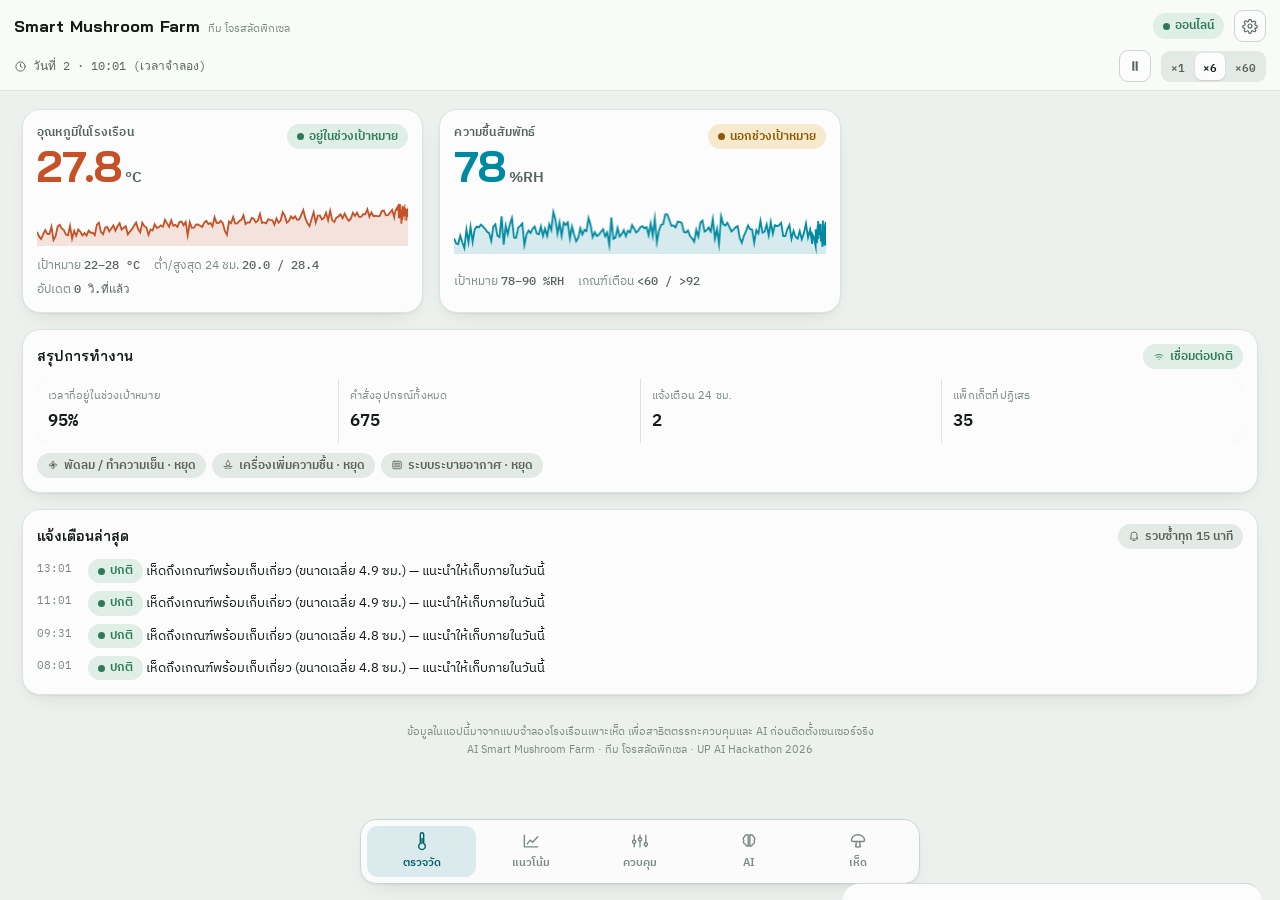
==== commit 1ab13ee1: "ทำให้ติดตั้งลงมือถือได้ (PWA) และแก้บั๊กการสร้างไฟล์ HTML - เพิ่ม manifest, service worker และไอคอนแ" ====
--- a/docs/index.html
+++ b/docs/index.html
@@ -3,14 +3,11 @@
 <head>
 <meta charset="utf-8">
 <meta name="viewport" content="width=device-width, initial-scale=1, viewport-fit=cover">
-<meta name="theme-color" content="#005F6B">
 <meta name="description" content="แอปควบคุมโรงเพาะเห็ดอัจฉริยะด้วย AI (โหมดจำลอง) — ทีม โจรสลัดพิกเซล UP AI Hackathon 2026">
 <title>Smart Mushroom Farm</title>
 <link rel="preconnect" href="https://fonts.gstatic.com" crossorigin>
 <link rel="stylesheet" href="https://fonts.googleapis.com/css2?family=Bai+Jamjuree:wght@500;600;700&family=IBM+Plex+Sans+Thai:wght@400;500;600&family=IBM+Plex+Mono:wght@400;500;600&display=swap">
 <style>/* AI Smart Mushroom Farm — ระบบสีและเลย์เอาต์
-</head>
-<body>
    จานสี: ดินเพาะ/สายใยเห็ด (นิวทรัลอมเขียว) + ละอองน้ำ (เขียวน้ำทะเล) + ดอกเห็ด (ส้มดินเผา) */
 :root {
   /* นิวทรัลเอียงเขียวเล็กน้อย ให้เข้ากับบรรยากาศโรงเรือน */
@@ -375,7 +372,17 @@
 .note { font-size: 11.5px; color: var(--ink-3); line-height: 1.5; }
 .footer-note { grid-column: 1 / -1; font-size: 11px; color: var(--ink-3); text-align: center; padding: 2px 0 4px; line-height: 1.6; }
 </style>
-
+<link rel="manifest" href="manifest.webmanifest">
+<meta name="theme-color" content="#005F6B" media="(prefers-color-scheme: light)">
+<meta name="theme-color" content="#0E1311" media="(prefers-color-scheme: dark)">
+<meta name="mobile-web-app-capable" content="yes">
+<meta name="apple-mobile-web-app-capable" content="yes">
+<meta name="apple-mobile-web-app-status-bar-style" content="default">
+<meta name="apple-mobile-web-app-title" content="โรงเห็ด AI">
+<link rel="apple-touch-icon" href="icons/apple-touch-icon.png">
+<link rel="icon" type="image/png" sizes="32x32" href="icons/favicon-32.png">
+</head>
+<body>
 <div class="app">
   <header class="top" id="top"></header>
   <main id="main"></main>
@@ -1228,6 +1235,8 @@
   var toast = null, toastAt = 0;
   var sheetOpen = false;
   var exportOpen = false;
+  var installPrompt = null;
+  var installedPWA = false;
   var lastSeenAlerts = 0;
   var formErr = '';
 
@@ -1797,6 +1806,7 @@
       Core.DEVICES.map(function (d) { return '<option value="' + d.id + '"' + (sc.actuatorFail === d.id ? ' selected' : '') + '>' + d.name + '</option>'; }).join('') +
       '</select></div></div>' +
 
+      installBlock() +
       '<div><div class="sec-title">ข้อมูล</div>' +
       '<div class="row" style="margin-top:8px"><button class="btn sm" data-act="export">' + (exportOpen ? 'ซ่อนข้อมูล JSON' : 'ดูข้อมูล JSON') + '</button>' +
       '<button class="btn sm ghost" data-act="reset">เริ่มการจำลองใหม่</button></div>' +
@@ -1805,6 +1815,35 @@
         '</textarea><div class="row" style="margin-top:7px"><button class="btn sm primary" data-act="copyJson">คัดลอกทั้งหมด</button></div>' : '') +
       '<p class="note" style="margin-top:8px">เก็บข้อมูลดิบย้อนหลัง ' + S.raw.length + ' รายการ และค่าเฉลี่ยราย 5 นาที ' + S.agg.length + ' รายการ ในเครื่องของคุณเท่านั้น</p></div>' +
       '<div class="row"><button class="btn primary" data-act="closeSheet" style="width:100%">ปิด</button></div>';
+  }
+  function isIOS() {
+    return /iPad|iPhone|iPod/.test(navigator.userAgent) ||
+      (navigator.platform === 'MacIntel' && navigator.maxTouchPoints > 1);
+  }
+  function isStandalone() {
+    try {
+      return window.matchMedia('(display-mode: standalone)').matches || navigator.standalone === true;
+    } catch (e) { return false; }
+  }
+  function installBlock() {
+    if (isStandalone() || installedPWA) {
+      return '<div><div class="sec-title">แอปบนเครื่อง</div>' +
+        '<p class="note" style="margin-top:8px">ติดตั้งลงเครื่องเรียบร้อยแล้ว — เปิดจากไอคอนบนหน้าจอโฮมได้เลย ' +
+        'และใช้งานได้แม้ไม่มีอินเทอร์เน็ต</p></div>';
+    }
+    if (installPrompt) {
+      return '<div><div class="sec-title">ติดตั้งลงเครื่อง</div>' +
+        '<p class="note" style="margin-top:8px">เพิ่มไอคอนแอปบนหน้าจอโฮม เปิดแบบเต็มจอ และใช้ได้แม้ไม่มีอินเทอร์เน็ต</p>' +
+        '<div class="row" style="margin-top:9px"><button class="btn sm primary" data-act="install">ติดตั้งแอป</button></div></div>';
+    }
+    if (isIOS()) {
+      return '<div><div class="sec-title">ติดตั้งลงเครื่อง (iPhone / iPad)</div>' +
+        '<p class="note" style="margin-top:8px">กดปุ่ม <b>แชร์</b> ที่แถบล่างของ Safari → เลื่อนหา <b>เพิ่มไปยังหน้าจอโฮม</b> → กด <b>เพิ่ม</b><br>' +
+        'จะได้ไอคอนแอปบนหน้าจอ เปิดแบบเต็มจอและใช้ได้แม้ไม่มีเน็ต</p></div>';
+    }
+    return '<div><div class="sec-title">ติดตั้งลงเครื่อง</div>' +
+      '<p class="note" style="margin-top:8px">บน Android เปิดด้วย Chrome แล้วกดเมนู ⋮ → <b>ติดตั้งแอป</b> หรือ <b>เพิ่มไปยังหน้าจอหลัก</b><br>' +
+      'ถ้ายังไม่ขึ้นตัวเลือกนี้ ให้เปิดหน้าเว็บค้างไว้สักครู่แล้วลองใหม่</p></div>';
   }
   function numField2(k, label, v) {
     return '<div class="field"><label for="th-' + k + '">' + esc(label) + '</label>' +
@@ -1974,6 +2013,15 @@
       } else say(done ? 'คัดลอกข้อมูล JSON แล้ว' : 'กดค้างในกล่องข้อความเพื่อคัดลอกเอง', done ? 'ok' : 'err');
       return;
     }
+    if (act === 'install') {
+      if (!installPrompt) { say('เบราว์เซอร์นี้ยังไม่พร้อมติดตั้ง — ดูวิธีติดตั้งด้วยมือในหน้านี้', 'err'); return; }
+      installPrompt.prompt();
+      installPrompt.userChoice.then(function (r) {
+        if (r && r.outcome === 'accepted') { installedPWA = true; say('ติดตั้งแอปลงเครื่องแล้ว', 'ok'); }
+        installPrompt = null; render();
+      });
+      return;
+    }
     if (act === 'reset') {
       S = Core.createState({ seed: (Date.now() % 100000) | 0 });
       try { localStorage.removeItem(KEY); } catch (err) {}
@@ -2015,6 +2063,12 @@
     } catch (e) {}
     S = load() || Core.createState({ seed: 20260827 });
     lastSeenAlerts = S.clock;
+    window.addEventListener('beforeinstallprompt', function (e) {
+      e.preventDefault(); installPrompt = e; render();
+    });
+    window.addEventListener('appinstalled', function () {
+      installedPWA = true; installPrompt = null; say('ติดตั้งแอปลงเครื่องแล้ว', 'ok');
+    });
     document.addEventListener('pointerdown', function () { pointerDown = true; });
     document.addEventListener('pointerup', function () { pointerDown = false; });
     document.addEventListener('pointercancel', function () { pointerDown = false; });
@@ -2032,6 +2086,16 @@
   else boot();
 })();
 </script>
-
+<script>/* ลงทะเบียน service worker — ล้อมด้วย try/catch เพราะเปิดจากไฟล์ในเครื่อง (file://) จะทำไม่ได้ */
+(function () {
+  try {
+    if ('serviceWorker' in navigator && location.protocol.indexOf('http') === 0) {
+      window.addEventListener('load', function () {
+        navigator.serviceWorker.register('sw.js').catch(function () {});
+      });
+    }
+  } catch (e) {}
+})();
+</script>
 </body>
 </html>
